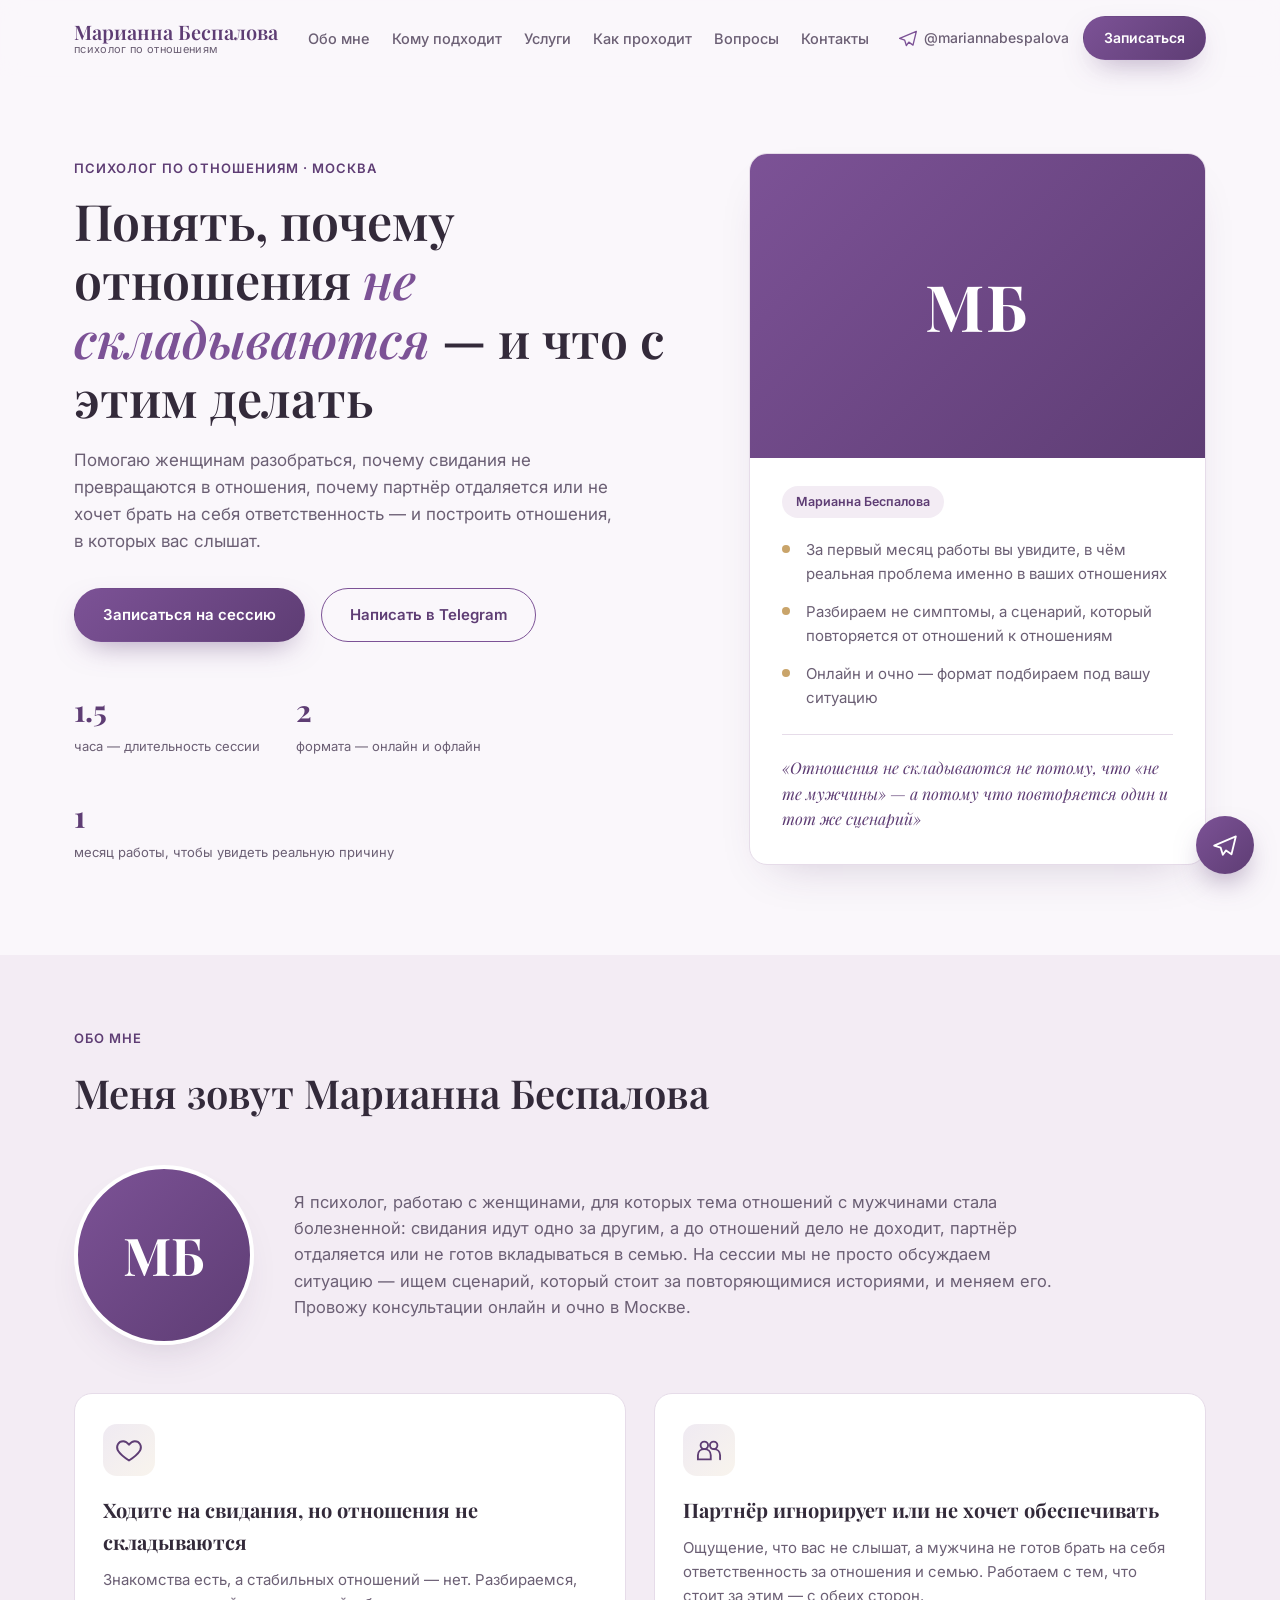
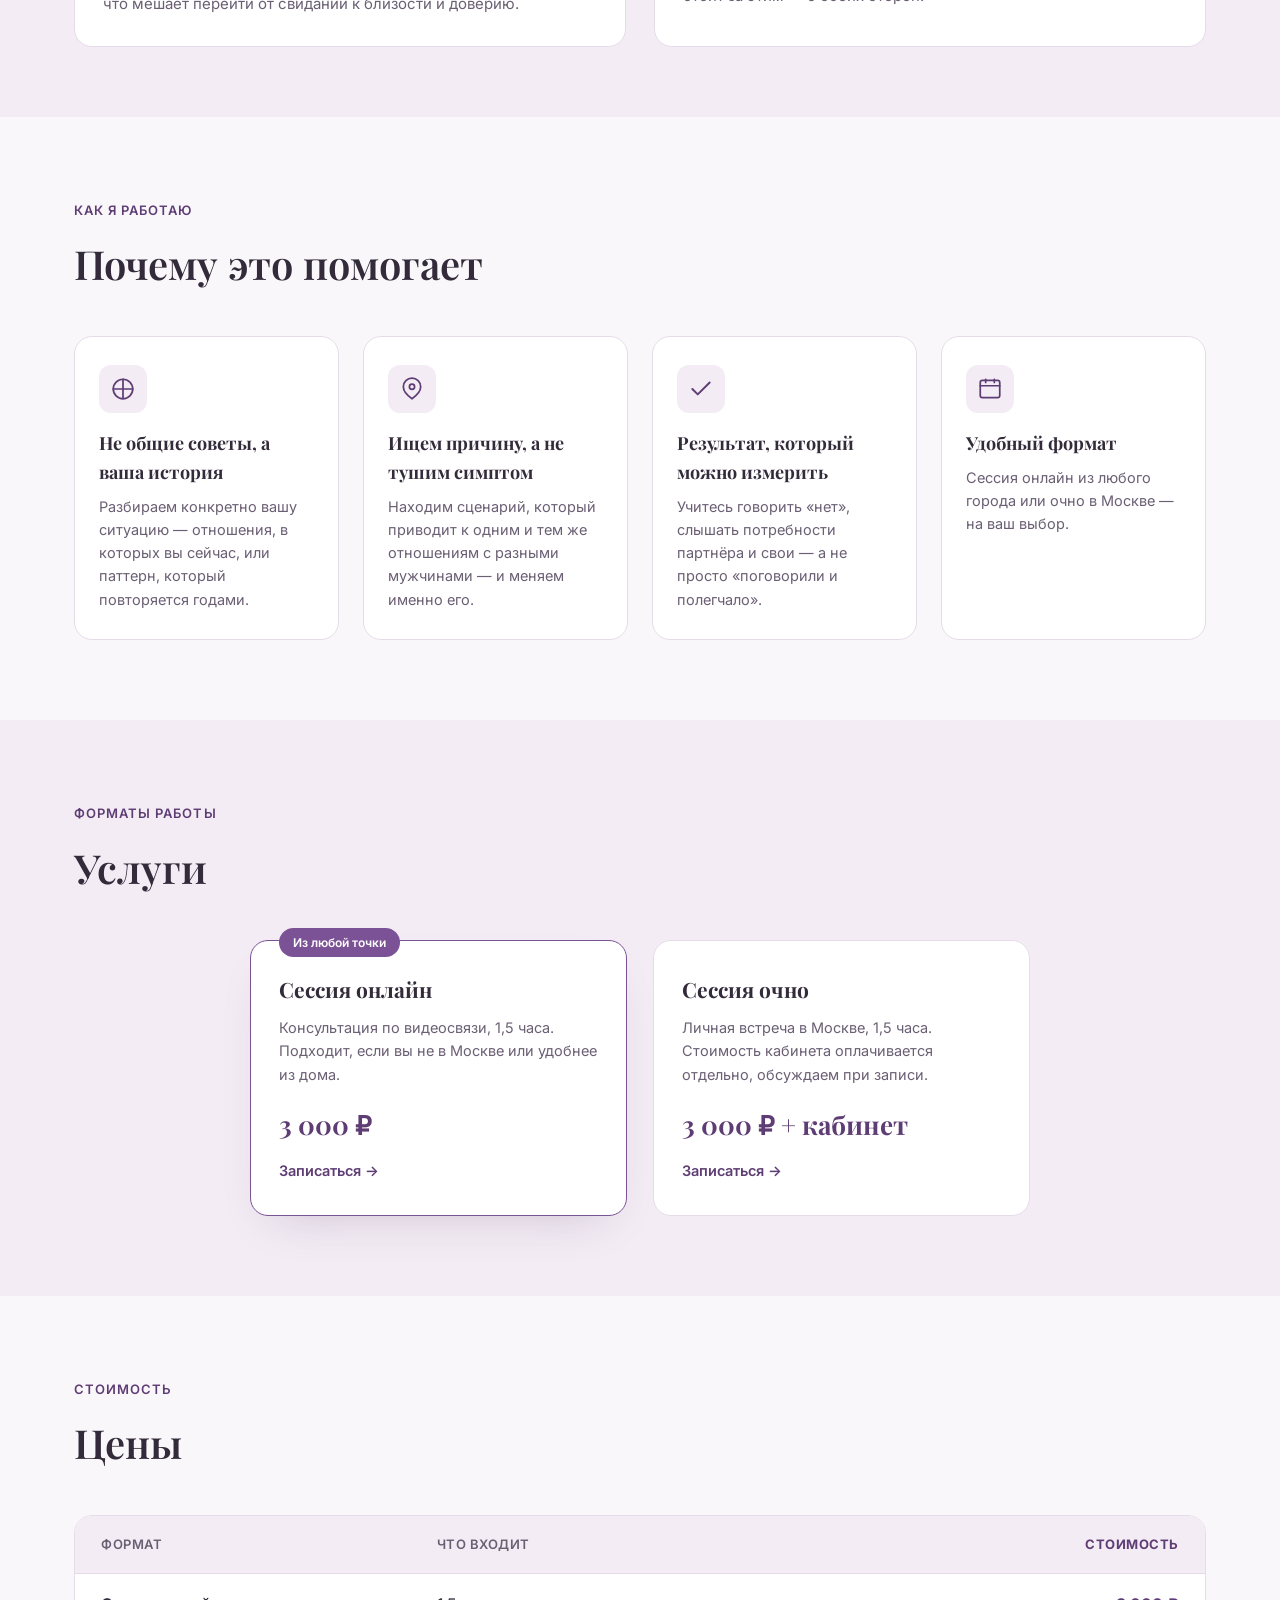
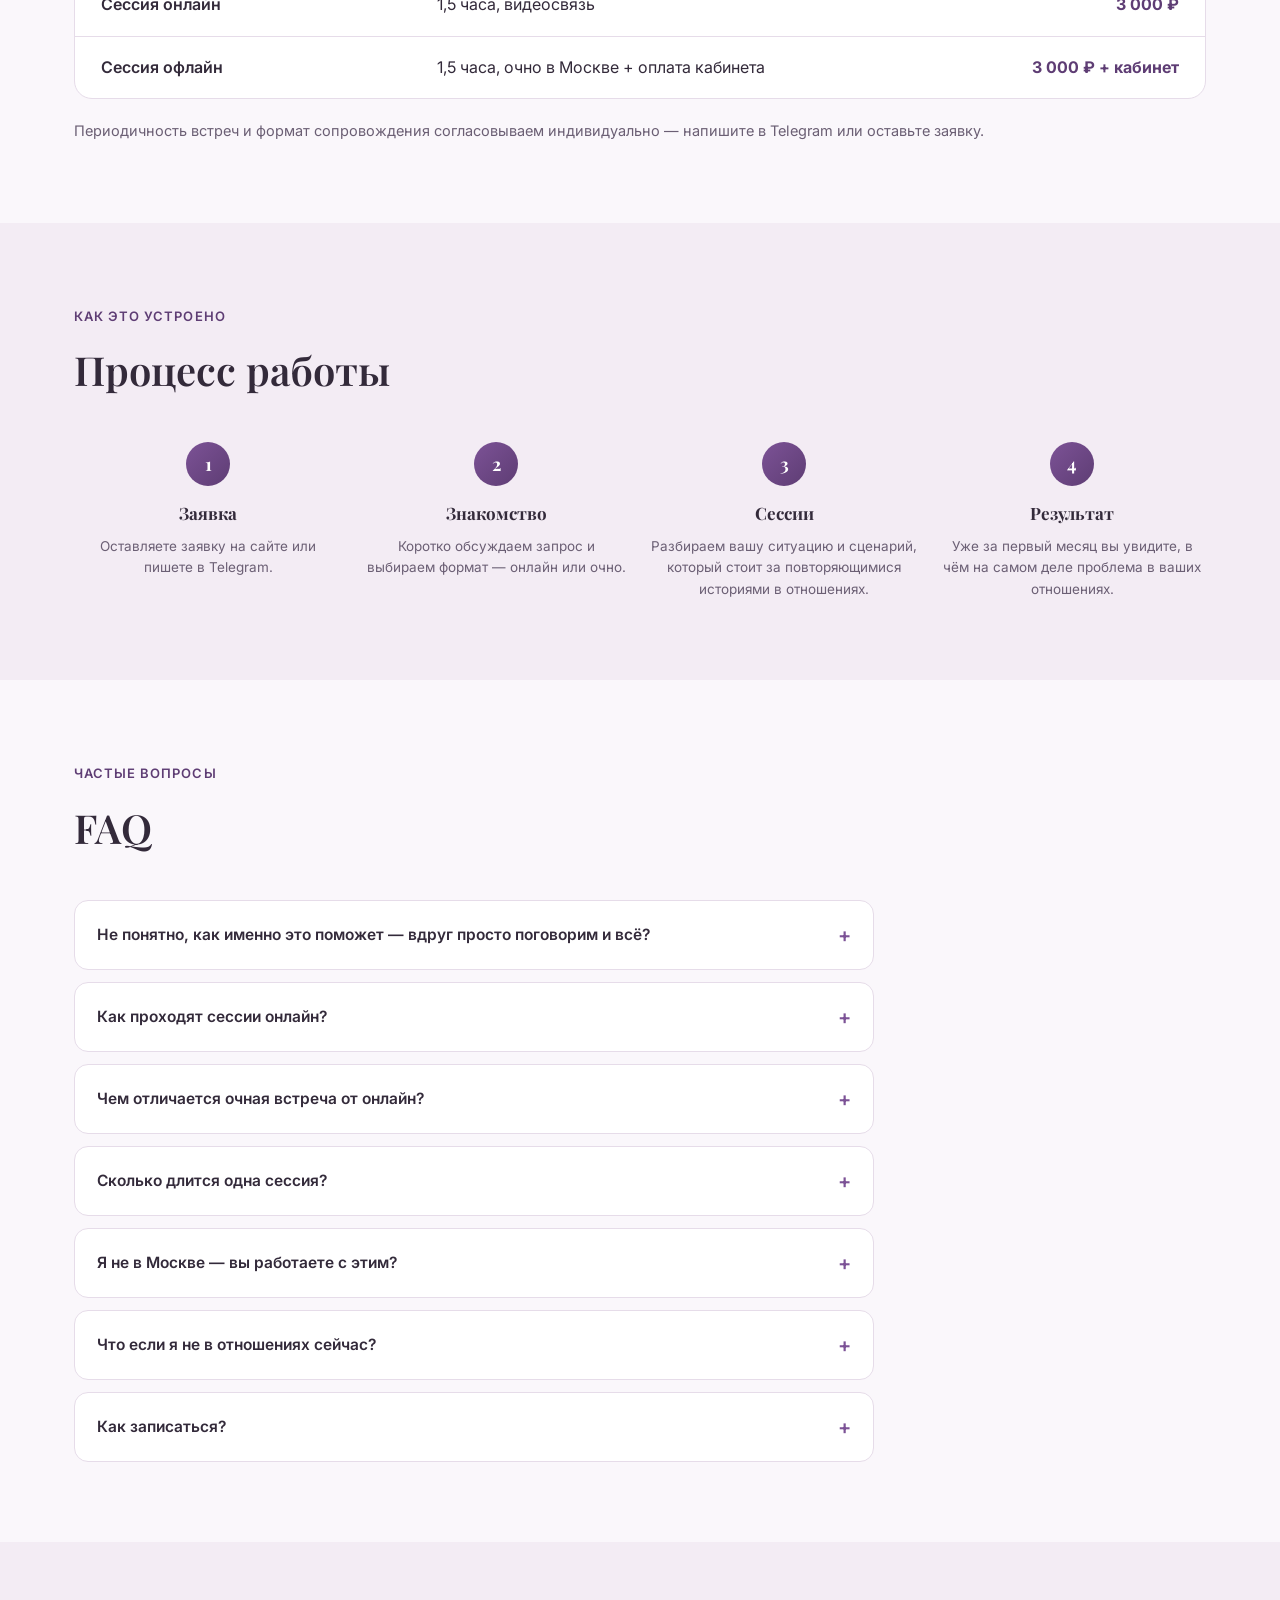
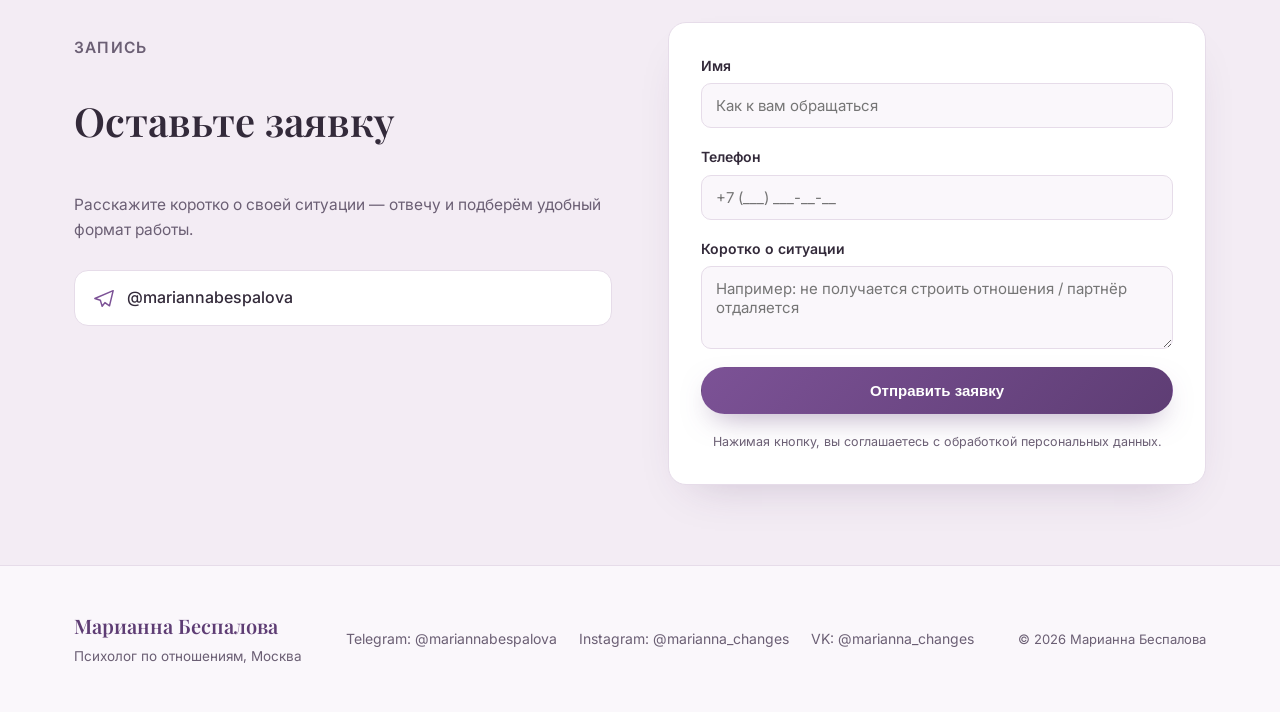
==== index.html @ 6e938fba "init: landing for Marianna Bespalova" ====
<!DOCTYPE html>
<html lang="ru">
<head>
<meta charset="UTF-8">
<meta name="viewport" content="width=device-width, initial-scale=1.0">
<title>Марианна Беспалова — психолог по отношениям | Москва</title>
<meta name="description" content="Психологические сессии по отношениям с Марианной Беспаловой. Онлайн и офлайн, Москва. Разбираемся, почему не складываются отношения с мужчинами, и что с этим делать.">
<link rel="preconnect" href="https://fonts.googleapis.com">
<link rel="preconnect" href="https://fonts.gstatic.com" crossorigin>
<link href="https://fonts.googleapis.com/css2?family=Playfair+Display:wght@500;600;700&family=Inter:wght@400;500;600;700;800&display=swap" rel="stylesheet">
<link rel="stylesheet" href="styles.css">
</head>
<body>

<header class="header" id="header">
  <div class="container header__inner">
    <a href="#top" class="logo">
      <span class="logo__main">Марианна Беспалова</span>
      <span class="logo__suffix">психолог по отношениям</span>
    </a>
    <nav class="nav" id="nav">
      <a href="#about">Обо мне</a>
      <a href="#for-whom">Кому подходит</a>
      <a href="#services">Услуги</a>
      <a href="#process">Как проходит</a>
      <a href="#faq">Вопросы</a>
      <a href="#contact">Контакты</a>
    </nav>
    <div class="header__actions">
      <a href="https://t.me/mariannabespalova" target="_blank" rel="noopener" class="header__tg">
        <svg width="20" height="20" viewBox="0 0 24 24" fill="none"><path d="M22 4L2 12.5l6 2 2 6.5 3-4 5 3.5L22 4z" stroke="currentColor" stroke-width="1.6" stroke-linejoin="round"/></svg>
        <span>@mariannabespalova</span>
      </a>
      <a href="#form" class="btn btn--primary btn--sm">Записаться</a>
    </div>
    <button class="burger" id="burger" aria-label="Меню">
      <span></span><span></span><span></span>
    </button>
  </div>
</header>

<main id="top">

  <!-- HERO -->
  <section class="hero">
    <div class="container hero__inner">
      <div class="hero__content">
        <p class="eyebrow">Психолог по отношениям · Москва</p>
        <h1>Понять, почему отношения <span>не складываются</span> — и что с этим делать</h1>
        <p class="hero__lead">Помогаю женщинам разобраться, почему свидания не превращаются в отношения, почему партнёр отдаляется или не хочет брать на себя ответственность — и построить отношения, в которых вас слышат.</p>
        <div class="hero__cta">
          <a href="#form" class="btn btn--primary">Записаться на сессию</a>
          <a href="https://t.me/mariannabespalova" target="_blank" rel="noopener" class="btn btn--ghost">Написать в Telegram</a>
        </div>
        <div class="hero__stats">
          <div class="stat">
            <span class="stat__num">1.5</span>
            <span class="stat__label">часа — длительность сессии</span>
          </div>
          <div class="stat">
            <span class="stat__num">2</span>
            <span class="stat__label">формата — онлайн и офлайн</span>
          </div>
          <div class="stat">
            <span class="stat__num">1</span>
            <span class="stat__label">месяц работы, чтобы увидеть реальную причину</span>
          </div>
        </div>
      </div>
      <div class="hero__card">
        <div class="hero__card-avatar">МБ</div>
        <div class="hero__card-body">
          <div class="hero__card-badge">Марианна Беспалова</div>
          <ul class="hero__card-list">
            <li>За первый месяц работы вы увидите, в чём реальная проблема именно в ваших отношениях</li>
            <li>Разбираем не симптомы, а сценарий, который повторяется от отношений к отношениям</li>
            <li>Онлайн и очно — формат подбираем под вашу ситуацию</li>
          </ul>
          <div class="hero__card-quote">«Отношения не складываются не потому, что «не те мужчины» — а потому что повторяется один и тот же сценарий»</div>
        </div>
      </div>
    </div>
  </section>

  <!-- ОБО МНЕ -->
  <section class="about" id="about">
    <div class="container">
      <p class="section-eyebrow">Обо мне</p>
      <h2 class="section-title">Меня зовут Марианна Беспалова</h2>
      <div class="about__intro">
        <div class="about__avatar">МБ</div>
        <p class="about__text">Я психолог, работаю с женщинами, для которых тема отношений с мужчинами стала болезненной: свидания идут одно за другим, а до отношений дело не доходит, партнёр отдаляется или не готов вкладываться в семью. На сессии мы не просто обсуждаем ситуацию — ищем сценарий, который стоит за повторяющимися историями, и меняем его. Провожу консультации онлайн и очно в Москве.</p>
      </div>

      <div class="audience" id="for-whom">
        <div class="audience__card">
          <div class="audience__icon">
            <svg width="28" height="28" viewBox="0 0 24 24" fill="none"><path d="M12 21s-7-4.35-9.5-8.5C.5 8.5 3 4.5 7 4.5c2 0 3.5 1 5 3 1.5-2 3-3 5-3 4 0 6.5 4 4.5 8-2.5 4.15-9.5 8.5-9.5 8.5z" stroke="currentColor" stroke-width="1.6" stroke-linejoin="round"/></svg>
          </div>
          <h3>Ходите на свидания, но отношения не складываются</h3>
          <p>Знакомства есть, а стабильных отношений — нет. Разбираемся, что мешает перейти от свиданий к близости и доверию.</p>
        </div>
        <div class="audience__card">
          <div class="audience__icon">
            <svg width="28" height="28" viewBox="0 0 24 24" fill="none"><circle cx="8" cy="8" r="3.2" stroke="currentColor" stroke-width="1.6"/><circle cx="16" cy="8" r="3.2" stroke="currentColor" stroke-width="1.6"/><path d="M8 11.3c-3 0-5.5 2-5.5 5.2V20h11v-3.5c0-3.2-2.5-5.2-5.5-5.2zM16 11.3c3 0 5.5 2 5.5 5.2V20" stroke="currentColor" stroke-width="1.6" stroke-linecap="round"/></svg>
          </div>
          <h3>Партнёр игнорирует или не хочет обеспечивать</h3>
          <p>Ощущение, что вас не слышат, а мужчина не готов брать на себя ответственность за отношения и семью. Работаем с тем, что стоит за этим — с обеих сторон.</p>
        </div>
      </div>
    </div>
  </section>

  <!-- ПРЕИМУЩЕСТВА -->
  <section class="principles">
    <div class="container">
      <p class="section-eyebrow">Как я работаю</p>
      <h2 class="section-title">Почему это помогает</h2>
      <div class="grid-4">
        <div class="principle">
          <div class="principle__icon">
            <svg width="26" height="26" viewBox="0 0 24 24" fill="none"><path d="M12 3v18M3 12h18" stroke="currentColor" stroke-width="1.6" stroke-linecap="round"/><circle cx="12" cy="12" r="9" stroke="currentColor" stroke-width="1.6"/></svg>
          </div>
          <h3>Не общие советы, а ваша история</h3>
          <p>Разбираем конкретно вашу ситуацию — отношения, в которых вы сейчас, или паттерн, который повторяется годами.</p>
        </div>
        <div class="principle">
          <div class="principle__icon">
            <svg width="26" height="26" viewBox="0 0 24 24" fill="none"><path d="M12 21c4.97-3.4 8-7.03 8-11a8 8 0 10-16 0c0 3.97 3.03 7.6 8 11z" stroke="currentColor" stroke-width="1.6" stroke-linejoin="round"/><circle cx="12" cy="10" r="2.4" stroke="currentColor" stroke-width="1.6"/></svg>
          </div>
          <h3>Ищем причину, а не тушим симптом</h3>
          <p>Находим сценарий, который приводит к одним и тем же отношениям с разными мужчинами — и меняем именно его.</p>
        </div>
        <div class="principle">
          <div class="principle__icon">
            <svg width="26" height="26" viewBox="0 0 24 24" fill="none"><path d="M4 12l5 5L20 6" stroke="currentColor" stroke-width="1.8" stroke-linecap="round" stroke-linejoin="round"/></svg>
          </div>
          <h3>Результат, который можно измерить</h3>
          <p>Учитесь говорить «нет», слышать потребности партнёра и свои — а не просто «поговорили и полегчало».</p>
        </div>
        <div class="principle">
          <div class="principle__icon">
            <svg width="26" height="26" viewBox="0 0 24 24" fill="none"><rect x="3" y="4" width="18" height="16" rx="2" stroke="currentColor" stroke-width="1.6"/><path d="M3 9h18M8 3v3M16 3v3" stroke="currentColor" stroke-width="1.6" stroke-linecap="round"/></svg>
          </div>
          <h3>Удобный формат</h3>
          <p>Сессия онлайн из любого города или очно в Москве — на ваш выбор.</p>
        </div>
      </div>
    </div>
  </section>

  <!-- УСЛУГИ -->
  <section class="services" id="services">
    <div class="container">
      <p class="section-eyebrow">Форматы работы</p>
      <h2 class="section-title">Услуги</h2>
      <div class="grid-3">
        <div class="service service--accent">
          <span class="service__badge">Из любой точки</span>
          <h3>Сессия онлайн</h3>
          <p>Консультация по видеосвязи, 1,5 часа. Подходит, если вы не в Москве или удобнее из дома.</p>
          <div class="service__price">3 000 ₽</div>
          <a href="#form" class="service__link">Записаться →</a>
        </div>
        <div class="service">
          <h3>Сессия очно</h3>
          <p>Личная встреча в Москве, 1,5 часа. Стоимость кабинета оплачивается отдельно, обсуждаем при записи.</p>
          <div class="service__price">3 000 ₽ + кабинет</div>
          <a href="#form" class="service__link">Записаться →</a>
        </div>
      </div>
    </div>
  </section>

  <!-- ПРАЙС -->
  <section class="price" id="price">
    <div class="container">
      <p class="section-eyebrow">Стоимость</p>
      <h2 class="section-title">Цены</h2>
      <div class="price__table">
        <div class="price__row price__row--head">
          <span>Формат</span><span>Что входит</span><span>Стоимость</span>
        </div>
        <div class="price__row">
          <span>Сессия онлайн</span><span>1,5 часа, видеосвязь</span><span>3 000 ₽</span>
        </div>
        <div class="price__row">
          <span>Сессия офлайн</span><span>1,5 часа, очно в Москве + оплата кабинета</span><span>3 000 ₽ + кабинет</span>
        </div>
      </div>
      <p class="price__note">Периодичность встреч и формат сопровождения согласовываем индивидуально — напишите в Telegram или оставьте заявку.</p>
    </div>
  </section>

  <!-- ПРОЦЕСС -->
  <section class="process" id="process">
    <div class="container">
      <p class="section-eyebrow">Как это устроено</p>
      <h2 class="section-title">Процесс работы</h2>
      <div class="steps">
        <div class="step">
          <div class="step__num">1</div>
          <h3>Заявка</h3>
          <p>Оставляете заявку на сайте или пишете в Telegram.</p>
        </div>
        <div class="step">
          <div class="step__num">2</div>
          <h3>Знакомство</h3>
          <p>Коротко обсуждаем запрос и выбираем формат — онлайн или очно.</p>
        </div>
        <div class="step">
          <div class="step__num">3</div>
          <h3>Сессии</h3>
          <p>Разбираем вашу ситуацию и сценарий, который стоит за повторяющимися историями в отношениях.</p>
        </div>
        <div class="step">
          <div class="step__num">4</div>
          <h3>Результат</h3>
          <p>Уже за первый месяц вы увидите, в чём на самом деле проблема в ваших отношениях.</p>
        </div>
      </div>
    </div>
  </section>

  <!-- FAQ -->
  <section class="faq" id="faq">
    <div class="container">
      <p class="section-eyebrow">Частые вопросы</p>
      <h2 class="section-title">FAQ</h2>
      <div class="faq__list">
        <details class="faq__item">
          <summary>Не понятно, как именно это поможет — вдруг просто поговорим и всё?</summary>
          <p>На сессии мы не «просто разговариваем» — ищем конкретный сценарий, который повторяется в ваших отношениях, и работаем с ним. Уже за первый месяц работы вы увидите, в чём реальная проблема в ваших отношениях, а не только в текущем партнёре.</p>
        </details>
        <details class="faq__item">
          <summary>Как проходят сессии онлайн?</summary>
          <p>По видеосвязи, в удобное для вас время. Работать можно из любого города — не только из Москвы.</p>
        </details>
        <details class="faq__item">
          <summary>Чем отличается очная встреча от онлайн?</summary>
          <p>По содержанию — ничем, формат тот же. Очная сессия проходит в кабинете в Москве, его аренда оплачивается отдельно от стоимости сессии.</p>
        </details>
        <details class="faq__item">
          <summary>Сколько длится одна сессия?</summary>
          <p>1,5 часа — и в онлайн-, и в офлайн-формате.</p>
        </details>
        <details class="faq__item">
          <summary>Я не в Москве — вы работаете с этим?</summary>
          <p>Да, онлайн-формат подходит для любого города России — нужен только стабильный интернет для видеосвязи.</p>
        </details>
        <details class="faq__item">
          <summary>Что если я не в отношениях сейчас?</summary>
          <p>Это частый запрос: разобраться, почему свидания не переходят в отношения, и что в этом сценарии стоит изменить — ещё до следующих отношений.</p>
        </details>
        <details class="faq__item">
          <summary>Как записаться?</summary>
          <p>Оставьте заявку в форме ниже или напишите напрямую в Telegram — @mariannabespalova.</p>
        </details>
      </div>
    </div>
  </section>

  <!-- ФОРМА -->
  <section class="form-section" id="form">
    <div class="container form-section__inner">
      <div class="form-section__text">
        <p class="section-eyebrow">Запись</p>
        <h2 class="section-title">Оставьте заявку</h2>
        <p>Расскажите коротко о своей ситуации — отвечу и подберём удобный формат работы.</p>
        <div class="form-section__contacts">
          <a href="https://t.me/mariannabespalova" target="_blank" rel="noopener" class="contact-card">
            <svg width="22" height="22" viewBox="0 0 24 24" fill="none"><path d="M22 4L2 12.5l6 2 2 6.5 3-4 5 3.5L22 4z" stroke="currentColor" stroke-width="1.6" stroke-linejoin="round"/></svg>
            <span>@mariannabespalova</span>
          </a>
        </div>
      </div>
      <form class="form" id="leadForm">
        <input type="text" name="_gotcha" style="display:none" tabindex="-1" autocomplete="off">
        <label>
          <span>Имя</span>
          <input type="text" name="name" placeholder="Как к вам обращаться" required>
        </label>
        <label>
          <span>Телефон</span>
          <input type="tel" name="phone" placeholder="+7 (___) ___-__-__" required>
        </label>
        <label>
          <span>Коротко о ситуации</span>
          <textarea name="comment" rows="3" placeholder="Например: не получается строить отношения / партнёр отдаляется"></textarea>
        </label>
        <button type="submit" class="btn btn--primary btn--block">Отправить заявку</button>
        <p class="form__hint">Нажимая кнопку, вы соглашаетесь с обработкой персональных данных.</p>
      </form>
    </div>
  </section>

</main>

<footer class="footer" id="contact">
  <div class="container footer__inner">
    <div class="footer__brand">
      <span class="logo__main">Марианна Беспалова</span>
      <p>Психолог по отношениям, Москва</p>
    </div>
    <div class="footer__links">
      <a href="https://t.me/mariannabespalova" target="_blank" rel="noopener">Telegram: @mariannabespalova</a>
      <a href="https://instagram.com/marianna_changes" target="_blank" rel="noopener">Instagram: @marianna_changes</a>
      <a href="https://vk.com/marianna_changes" target="_blank" rel="noopener">VK: @marianna_changes</a>
    </div>
    <div class="footer__copy">
      <span>© <span id="year"></span> Марианна Беспалова</span>
    </div>
  </div>
</footer>

<a href="https://t.me/mariannabespalova" target="_blank" rel="noopener" class="fab" aria-label="Написать в Telegram">
  <svg width="26" height="26" viewBox="0 0 24 24" fill="none"><path d="M22 4L2 12.5l6 2 2 6.5 3-4 5 3.5L22 4z" stroke="currentColor" stroke-width="1.7" stroke-linejoin="round"/></svg>
</a>

<script src="script.js"></script>
</body>
</html>
---- styles.css ----
:root {
  --bg: #faf7fb;
  --bg-alt: #f3ecf4;
  --surface: #ffffff;
  --ink: #332a3a;
  --ink-soft: #6b5f74;
  --accent: #7c5296;
  --accent-dark: #5e3d74;
  --gold: #c9a46a;
  --border: #e6dce9;
  --shadow: 0 20px 45px -25px rgba(70, 40, 90, 0.25);
  --radius: 18px;
  --font-head: 'Playfair Display', serif;
  --font-body: 'Inter', sans-serif;
}

* { box-sizing: border-box; margin: 0; padding: 0; }
html { scroll-behavior: smooth; }
body {
  font-family: var(--font-body);
  background: var(--bg);
  color: var(--ink);
  line-height: 1.6;
  -webkit-font-smoothing: antialiased;
}
img { max-width: 100%; display: block; }
a { color: inherit; text-decoration: none; }
ul { list-style: none; }

.container { max-width: 1180px; margin: 0 auto; padding: 0 24px; }

.section-eyebrow, .eyebrow {
  display: inline-block;
  font-size: 13px;
  font-weight: 600;
  letter-spacing: 0.08em;
  text-transform: uppercase;
  color: var(--accent-dark);
  margin-bottom: 12px;
}
.section-title {
  font-family: var(--font-head);
  font-size: clamp(28px, 3.4vw, 40px);
  font-weight: 600;
  margin-bottom: 40px;
  color: var(--ink);
}

.btn {
  display: inline-flex;
  align-items: center;
  justify-content: center;
  gap: 8px;
  padding: 14px 28px;
  border-radius: 999px;
  font-weight: 600;
  font-size: 15px;
  border: 1.5px solid transparent;
  cursor: pointer;
  transition: transform 0.2s ease, box-shadow 0.2s ease, background 0.2s ease;
  white-space: nowrap;
}
.btn--primary {
  background: linear-gradient(135deg, var(--accent), var(--accent-dark));
  color: #fff;
  box-shadow: 0 12px 30px -12px rgba(94, 61, 116, 0.55);
}
.btn--primary:hover { transform: translateY(-2px); box-shadow: 0 16px 36px -12px rgba(94, 61, 116, 0.6); }
.btn--ghost {
  background: transparent;
  border-color: var(--accent);
  color: var(--accent-dark);
}
.btn--ghost:hover { background: rgba(124, 82, 150, 0.08); }
.btn--sm { padding: 10px 20px; font-size: 14px; }
.btn--block { width: 100%; }

/* HEADER */
.header {
  position: sticky;
  top: 0;
  z-index: 100;
  background: rgba(250, 247, 251, 0.9);
  backdrop-filter: blur(10px);
  border-bottom: 1px solid transparent;
  transition: border-color 0.2s ease, box-shadow 0.2s ease;
}
.header.scrolled { border-color: var(--border); box-shadow: 0 8px 24px -20px rgba(70,40,90,0.3); }
.header__inner {
  display: flex;
  align-items: center;
  justify-content: space-between;
  gap: 24px;
  min-width: 0;
  padding: 16px 24px;
}
.logo { display: flex; flex-direction: column; align-items: flex-start; line-height: 1.1; flex-shrink: 0; }
.logo__main { font-family: var(--font-head); font-weight: 600; font-size: 20px; color: var(--accent-dark); }
.logo__suffix { font-size: 11px; color: var(--ink-soft); letter-spacing: 0.03em; }

.nav { display: flex; gap: 22px; flex-wrap: wrap; }
.nav a { font-size: 14.5px; font-weight: 500; color: var(--ink-soft); white-space: nowrap; transition: color 0.2s ease; }
.nav a:hover { color: var(--accent-dark); }

.header__actions { display: flex; align-items: center; gap: 14px; flex-shrink: 0; }
.header__tg { display: flex; align-items: center; gap: 6px; font-size: 14px; font-weight: 500; color: var(--ink-soft); }
.header__tg svg { color: var(--accent); }
.header__tg:hover { color: var(--accent-dark); }

.burger { display: none; flex-direction: column; justify-content: center; gap: 5px; width: 36px; height: 36px; background: none; border: none; cursor: pointer; }
.burger span { display: block; height: 2px; width: 100%; background: var(--ink); border-radius: 2px; transition: 0.25s ease; }
.burger.is-open span:nth-child(1) { transform: translateY(7px) rotate(45deg); }
.burger.is-open span:nth-child(2) { opacity: 0; }
.burger.is-open span:nth-child(3) { transform: translateY(-7px) rotate(-45deg); }

/* HERO */
.hero { padding: 76px 0 90px; overflow: hidden; }
.hero__inner {
  display: grid;
  grid-template-columns: 1.15fr 0.85fr;
  gap: 56px;
  align-items: center;
}
.hero h1 {
  font-family: var(--font-head);
  font-size: clamp(32px, 4.3vw, 50px);
  font-weight: 600;
  line-height: 1.18;
  margin-bottom: 20px;
  color: var(--ink);
}
.hero h1 span { color: var(--accent); font-style: italic; }
.hero__lead { font-size: 17px; color: var(--ink-soft); max-width: 540px; margin-bottom: 32px; }
.hero__cta { display: flex; gap: 16px; flex-wrap: wrap; margin-bottom: 44px; }

.hero__stats { display: flex; gap: 36px; flex-wrap: wrap; }
.stat { display: flex; flex-direction: column; }
.stat__num, .stat__suffix { font-family: var(--font-head); font-size: 30px; font-weight: 700; color: var(--accent-dark); display: inline; }
.stat__label { font-size: 13px; color: var(--ink-soft); margin-top: 2px; }

.hero__card {
  background: var(--surface);
  border-radius: var(--radius);
  box-shadow: var(--shadow);
  border: 1px solid var(--border);
  position: relative;
  overflow: hidden;
}
.hero__card-avatar {
  width: 100%;
  aspect-ratio: 3 / 2;
  display: flex;
  align-items: center;
  justify-content: center;
  background: linear-gradient(135deg, var(--accent), var(--accent-dark));
  color: #fff;
  font-family: var(--font-head);
  font-weight: 700;
  font-size: 64px;
  letter-spacing: 0.04em;
}
.hero__card-body { padding: 28px 32px 32px; }
.hero__card-badge {
  display: inline-block;
  background: var(--bg-alt);
  color: var(--accent-dark);
  font-size: 12.5px;
  font-weight: 600;
  padding: 6px 14px;
  border-radius: 999px;
  margin-bottom: 20px;
}
.hero__card-list { display: flex; flex-direction: column; gap: 14px; margin-bottom: 24px; }
.hero__card-list li {
  position: relative;
  padding-left: 24px;
  font-size: 15px;
  color: var(--ink-soft);
}
.hero__card-list li::before {
  content: "";
  position: absolute;
  left: 0; top: 7px;
  width: 8px; height: 8px;
  border-radius: 50%;
  background: var(--gold);
}
.hero__card-quote {
  font-family: var(--font-head);
  font-style: italic;
  font-size: 16px;
  color: var(--accent-dark);
  border-top: 1px solid var(--border);
  padding-top: 20px;
}

/* ABOUT */
.about { padding: 70px 0; background: var(--bg-alt); }
.about__intro { display: flex; gap: 40px; align-items: center; margin-bottom: 48px; }
.about__avatar {
  width: 180px;
  height: 180px;
  border-radius: 50%;
  flex-shrink: 0;
  display: flex;
  align-items: center;
  justify-content: center;
  background: linear-gradient(135deg, var(--accent), var(--accent-dark));
  color: #fff;
  font-family: var(--font-head);
  font-weight: 700;
  font-size: 52px;
  box-shadow: var(--shadow);
  border: 4px solid var(--surface);
}
.about__text { font-size: 16.5px; color: var(--ink-soft); max-width: 760px; margin-bottom: 0; }
.audience { display: grid; grid-template-columns: 1fr 1fr; gap: 28px; }
.audience__card {
  background: var(--surface);
  border-radius: var(--radius);
  padding: 30px 28px;
  border: 1px solid var(--border);
}
.audience__icon {
  width: 52px; height: 52px;
  border-radius: 14px;
  background: linear-gradient(135deg, rgba(124,82,150,0.12), rgba(201,164,106,0.12));
  color: var(--accent-dark);
  display: flex; align-items: center; justify-content: center;
  margin-bottom: 18px;
}
.audience__card h3 { font-family: var(--font-head); font-size: 20px; margin-bottom: 10px; }
.audience__card p { font-size: 15px; color: var(--ink-soft); }

/* PRINCIPLES */
.principles { padding: 80px 0; }
.grid-4 { display: grid; grid-template-columns: repeat(4, 1fr); gap: 24px; }
.principle {
  background: var(--surface);
  border: 1px solid var(--border);
  border-radius: var(--radius);
  padding: 28px 24px;
}
.principle__icon {
  width: 48px; height: 48px;
  border-radius: 12px;
  background: var(--bg-alt);
  color: var(--accent-dark);
  display: flex; align-items: center; justify-content: center;
  margin-bottom: 16px;
}
.principle h3 { font-family: var(--font-head); font-size: 18px; margin-bottom: 8px; }
.principle p { font-size: 14.5px; color: var(--ink-soft); }

/* SERVICES */
.services { padding: 80px 0; background: var(--bg-alt); }
.grid-3 { display: grid; grid-template-columns: repeat(2, 1fr); gap: 26px; max-width: 780px; margin: 0 auto; }
.service {
  background: var(--surface);
  border: 1px solid var(--border);
  border-radius: var(--radius);
  padding: 32px 28px;
  position: relative;
  display: flex;
  flex-direction: column;
}
.service--accent { border-color: var(--accent); box-shadow: var(--shadow); transform: translateY(-6px); }
.service__badge {
  position: absolute;
  top: -13px; left: 28px;
  background: var(--accent);
  color: #fff;
  font-size: 12px;
  font-weight: 600;
  padding: 5px 14px;
  border-radius: 999px;
}
.service h3 { font-family: var(--font-head); font-size: 21px; margin-bottom: 10px; }
.service p { font-size: 14.5px; color: var(--ink-soft); flex-grow: 1; margin-bottom: 18px; }
.service__price { font-family: var(--font-head); font-size: 26px; font-weight: 700; color: var(--accent-dark); margin-bottom: 14px; }
.service__link { font-size: 14.5px; font-weight: 600; color: var(--accent-dark); }
.service__link:hover { text-decoration: underline; }

/* PRICE */
.price { padding: 80px 0; }
.price__table { border: 1px solid var(--border); border-radius: var(--radius); overflow: hidden; background: var(--surface); }
.price__row {
  display: grid;
  grid-template-columns: 1.1fr 1.6fr 0.9fr;
  gap: 16px;
  padding: 18px 26px;
  border-bottom: 1px solid var(--border);
  align-items: center;
}
.price__row:last-child { border-bottom: none; }
.price__row--head {
  background: var(--bg-alt);
  font-size: 13px;
  font-weight: 600;
  text-transform: uppercase;
  letter-spacing: 0.04em;
  color: var(--ink-soft);
}
.price__row span:first-child { font-weight: 600; }
.price__row span:last-child { font-weight: 700; color: var(--accent-dark); text-align: right; }
.price__note { margin-top: 20px; font-size: 14.5px; color: var(--ink-soft); }

/* PROCESS */
.process { padding: 80px 0; background: var(--bg-alt); }
.steps { display: grid; grid-template-columns: repeat(4, 1fr); gap: 20px; }
.step { text-align: center; }
.step__num {
  width: 44px; height: 44px;
  border-radius: 50%;
  background: linear-gradient(135deg, var(--accent), var(--accent-dark));
  color: #fff;
  font-family: var(--font-head);
  font-weight: 700;
  font-size: 18px;
  display: flex; align-items: center; justify-content: center;
  margin: 0 auto 14px;
}
.step h3 { font-family: var(--font-head); font-size: 17px; margin-bottom: 8px; }
.step p { font-size: 13.5px; color: var(--ink-soft); }

/* FAQ */
.faq { padding: 80px 0; }
.faq__list { max-width: 800px; display: flex; flex-direction: column; gap: 12px; }
.faq__item {
  background: var(--surface);
  border: 1px solid var(--border);
  border-radius: 14px;
  padding: 18px 22px;
}
.faq__item summary {
  cursor: pointer;
  font-weight: 600;
  font-size: 15.5px;
  list-style: none;
  display: flex;
  justify-content: space-between;
  align-items: center;
  gap: 16px;
}
.faq__item summary::-webkit-details-marker { display: none; }
.faq__item summary::after { content: "+"; font-size: 20px; color: var(--accent); margin-left: 12px; flex-shrink: 0; }
.faq__item[open] summary::after { content: "−"; }
.faq__item p { margin-top: 12px; font-size: 14.5px; color: var(--ink-soft); }

/* FORM */
.form-section { padding: 80px 0; background: var(--bg-alt); }
.form-section__inner { display: grid; grid-template-columns: 1fr 1fr; gap: 56px; align-items: start; }
.form-section__text p { font-size: 15.5px; color: var(--ink-soft); margin: 14px 0 28px; }
.form-section__contacts { display: flex; flex-direction: column; gap: 12px; }
.contact-card {
  display: flex; align-items: center; gap: 12px;
  background: var(--surface);
  border: 1px solid var(--border);
  border-radius: 14px;
  padding: 14px 18px;
  font-weight: 500;
  transition: border-color 0.2s ease;
}
.contact-card svg { color: var(--accent); flex-shrink: 0; }
.contact-card:hover { border-color: var(--accent); }

.form {
  background: var(--surface);
  border: 1px solid var(--border);
  border-radius: var(--radius);
  padding: 32px;
  box-shadow: var(--shadow);
  display: flex;
  flex-direction: column;
  gap: 18px;
}
.form label { display: flex; flex-direction: column; gap: 6px; font-size: 14px; font-weight: 600; color: var(--ink); }
.form input, .form textarea {
  font-family: var(--font-body);
  border: 1.5px solid var(--border);
  border-radius: 10px;
  padding: 12px 14px;
  font-size: 15px;
  color: var(--ink);
  background: var(--bg);
  resize: vertical;
}
.form input:focus, .form textarea:focus { outline: none; border-color: var(--accent); }
.form__hint { font-size: 12.5px; color: var(--ink-soft); text-align: center; }

/* FOOTER */
.footer { padding: 44px 0; border-top: 1px solid var(--border); }
.footer__inner {
  display: flex;
  justify-content: space-between;
  align-items: center;
  flex-wrap: wrap;
  gap: 20px;
}
.footer__brand p { font-size: 13.5px; color: var(--ink-soft); margin-top: 4px; }
.footer__links { display: flex; gap: 22px; flex-wrap: wrap; }
.footer__links a { font-size: 14px; color: var(--ink-soft); }
.footer__links a:hover { color: var(--accent-dark); }
.footer__copy { font-size: 13px; color: var(--ink-soft); }

/* FAB */
.fab {
  position: fixed;
  bottom: 26px; right: 26px;
  width: 58px; height: 58px;
  border-radius: 50%;
  background: linear-gradient(135deg, var(--accent), var(--accent-dark));
  color: #fff;
  display: flex; align-items: center; justify-content: center;
  box-shadow: 0 14px 30px -10px rgba(94, 61, 116, 0.6);
  z-index: 90;
  transition: transform 0.2s ease;
}
.fab:hover { transform: scale(1.08); }

/* REVEAL */
.reveal { opacity: 0; transform: translateY(18px); transition: opacity 0.6s ease, transform 0.6s ease; }
.reveal.is-visible { opacity: 1; transform: translateY(0); }

/* BREAKPOINTS */
@media (max-width: 1180px) {
  .nav { gap: 16px; }
  .nav a { font-size: 14px; }
}
@media (max-width: 1100px) {
  .nav { display: none; }
  .burger { display: flex; }
  .nav.is-open {
    display: flex;
    flex-direction: column;
    position: absolute;
    top: 100%; left: 0; right: 0;
    background: var(--surface);
    padding: 20px 24px;
    border-bottom: 1px solid var(--border);
    gap: 16px;
  }
}
@media (max-width: 900px) {
  .hero__inner { grid-template-columns: 1fr; }
  .hero__card { order: -1; }
  .grid-4 { grid-template-columns: repeat(2, 1fr); }
  .grid-3 { grid-template-columns: 1fr; max-width: 420px; }
  .service--accent { transform: none; }
  .audience { grid-template-columns: 1fr; }
  .steps { grid-template-columns: repeat(2, 1fr); }
  .about__intro { flex-direction: column; text-align: center; }
  .form-section__inner { grid-template-columns: 1fr; }
  .price__row { grid-template-columns: 1fr; gap: 4px; }
  .price__row span:last-child { text-align: left; }
  .price__row--head { display: none; }
}
@media (max-width: 560px) {
  .header__tg span { display: none; }
  .hero__stats { gap: 24px; }
}
@media (max-width: 380px) {
  .logo__suffix { display: none; }
}

/* ===== DOC PAGES (материалы/скрипты/презентация/аутрич) ===== */
.tag { display: inline-block; padding: 6px 14px; border: 1px solid var(--border); border-radius: 999px; font-size: 12.5px; font-weight: 700; color: var(--accent-dark); background: var(--surface); }
.doc-header { position: sticky; top: 0; z-index: 100; background: rgba(250,247,251,0.92); backdrop-filter: blur(10px); border-bottom: 1px solid var(--border); }
.doc-bar { display: flex; align-items: center; justify-content: space-between; height: 76px; }
.doc-bar__actions { display: flex; align-items: center; gap: 14px; }
.doc-hero { padding: 56px 0 36px; }
.doc-hero .tag { margin-bottom: 16px; }
.doc-hero h1 { font-family: var(--font-head); font-size: 32px; margin-bottom: 14px; color: var(--ink); }
.doc-hero p { color: var(--ink-soft); font-size: 16px; max-width: 640px; }
.doc-section { padding: 0 0 70px; }
.doc-section h2 { font-family: var(--font-head); font-size: 21px; margin: 0 0 18px; color: var(--accent-dark); }
.doc-section h2:not(:first-child) { margin-top: 40px; }
.script-block { background: var(--surface); border: 1px solid var(--border); border-radius: var(--radius); padding: 22px 26px; margin-bottom: 14px; }
.script-block h3 { font-family: var(--font-head); font-size: 16px; margin-bottom: 10px; color: var(--accent-dark); }
.script-block p { color: var(--ink); font-size: 14.5px; margin-bottom: 10px; }
.script-block p:last-child { margin-bottom: 0; }
.script-block .who { color: var(--ink-soft); font-weight: 600; }
.material-grid { display: grid; grid-template-columns: repeat(3, 1fr); gap: 24px; margin-top: 8px; }
.material-card { background: var(--surface); border: 1px solid var(--border); border-radius: var(--radius); padding: 28px; display: flex; flex-direction: column; gap: 12px; }
.material-card__icon { margin-bottom: 4px; color: var(--accent); }
.material-card h3 { font-family: var(--font-head); font-size: 18px; }
.material-card p { color: var(--ink-soft); font-size: 14px; flex-grow: 1; }
.usp-grid { display: grid; grid-template-columns: repeat(3, 1fr); gap: 22px; margin-bottom: 8px; }
.usp { background: var(--surface); border: 1px solid var(--border); border-radius: var(--radius); padding: 24px; }
.usp__num { display: block; font-family: var(--font-head); font-size: 30px; font-weight: 700; color: var(--accent-dark); margin-bottom: 8px; }
.usp p { color: var(--ink-soft); font-size: 14px; }
.grid { display: grid; gap: 22px; }
.grid--3 { grid-template-columns: repeat(3, 1fr); }
.grid .doc-service { border: 1px solid var(--border); border-radius: var(--radius); padding: 24px; background: var(--surface); }
.grid .doc-service h4 { font-family: var(--font-head); font-size: 15.5px; margin: 8px 0 8px; color: var(--ink); }
.grid .doc-service p { color: var(--ink-soft); font-size: 13.5px; }
.grid .doc-service__tag { display: inline-block; font-size: 12.5px; font-weight: 700; color: var(--accent-dark); text-transform: uppercase; letter-spacing: 0.03em; }
.doc-price-table { border: 1px solid var(--border); border-radius: var(--radius); overflow: hidden; background: var(--surface); margin-bottom: 16px; }
.doc-price-row { display: grid; grid-template-columns: 1.1fr 1.6fr 0.8fr; gap: 16px; padding: 16px 22px; border-bottom: 1px solid var(--border); font-size: 14.5px; align-items: center; }
.doc-price-row:last-child { border-bottom: none; }
.doc-price-row--head { background: var(--accent-dark); color: #fff; font-weight: 700; font-size: 13px; text-transform: uppercase; letter-spacing: 0.03em; }
.doc-price-row span:first-child { font-weight: 700; color: var(--ink); }
.doc-price-row--head span:first-child { color: #fff; }
.doc-price-row span:last-child { font-weight: 700; color: var(--accent-dark); text-align: right; }
.footer__bottom { padding: 30px 0; text-align: center; font-size: 13px; color: var(--ink-soft); }

@media (max-width: 900px) {
  .material-grid, .usp-grid, .grid--3 { grid-template-columns: 1fr; }
  .doc-price-row { grid-template-columns: 1fr; gap: 4px; }
  .doc-price-row span:last-child { text-align: left; }
}
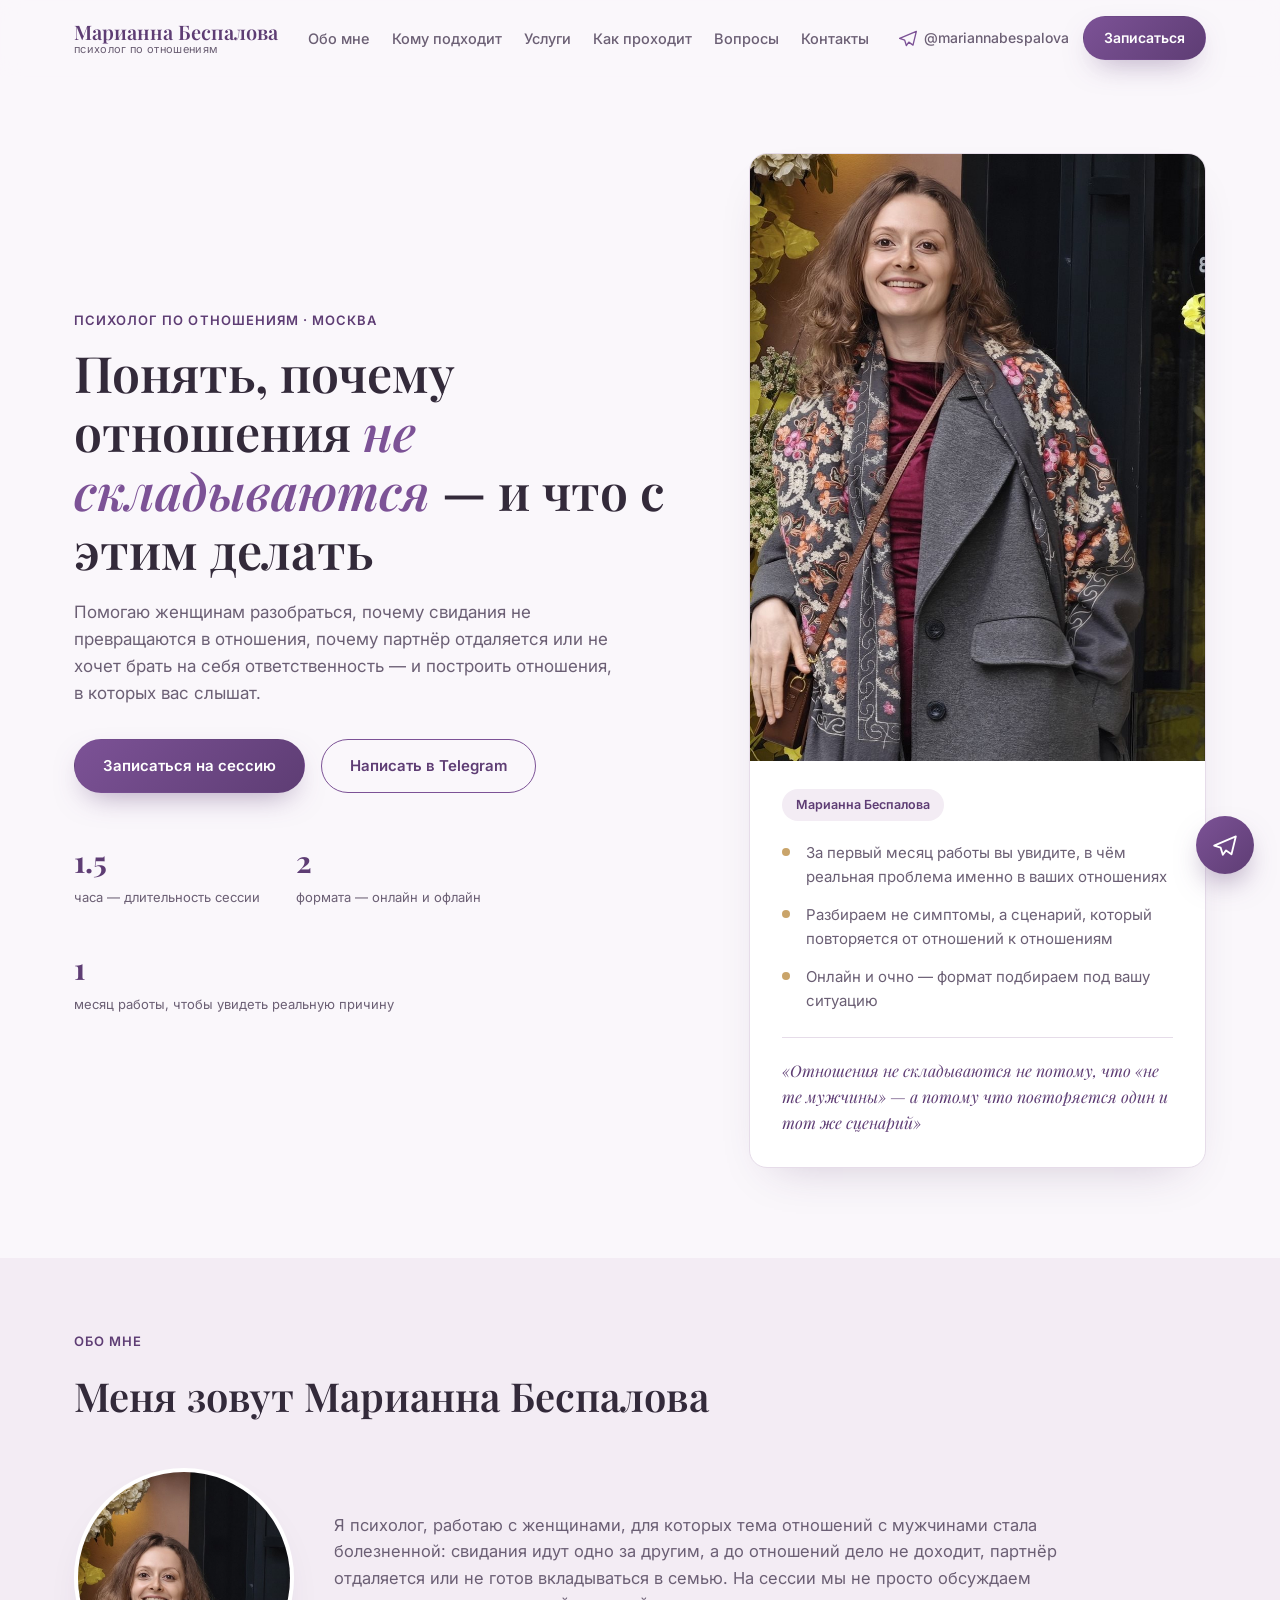
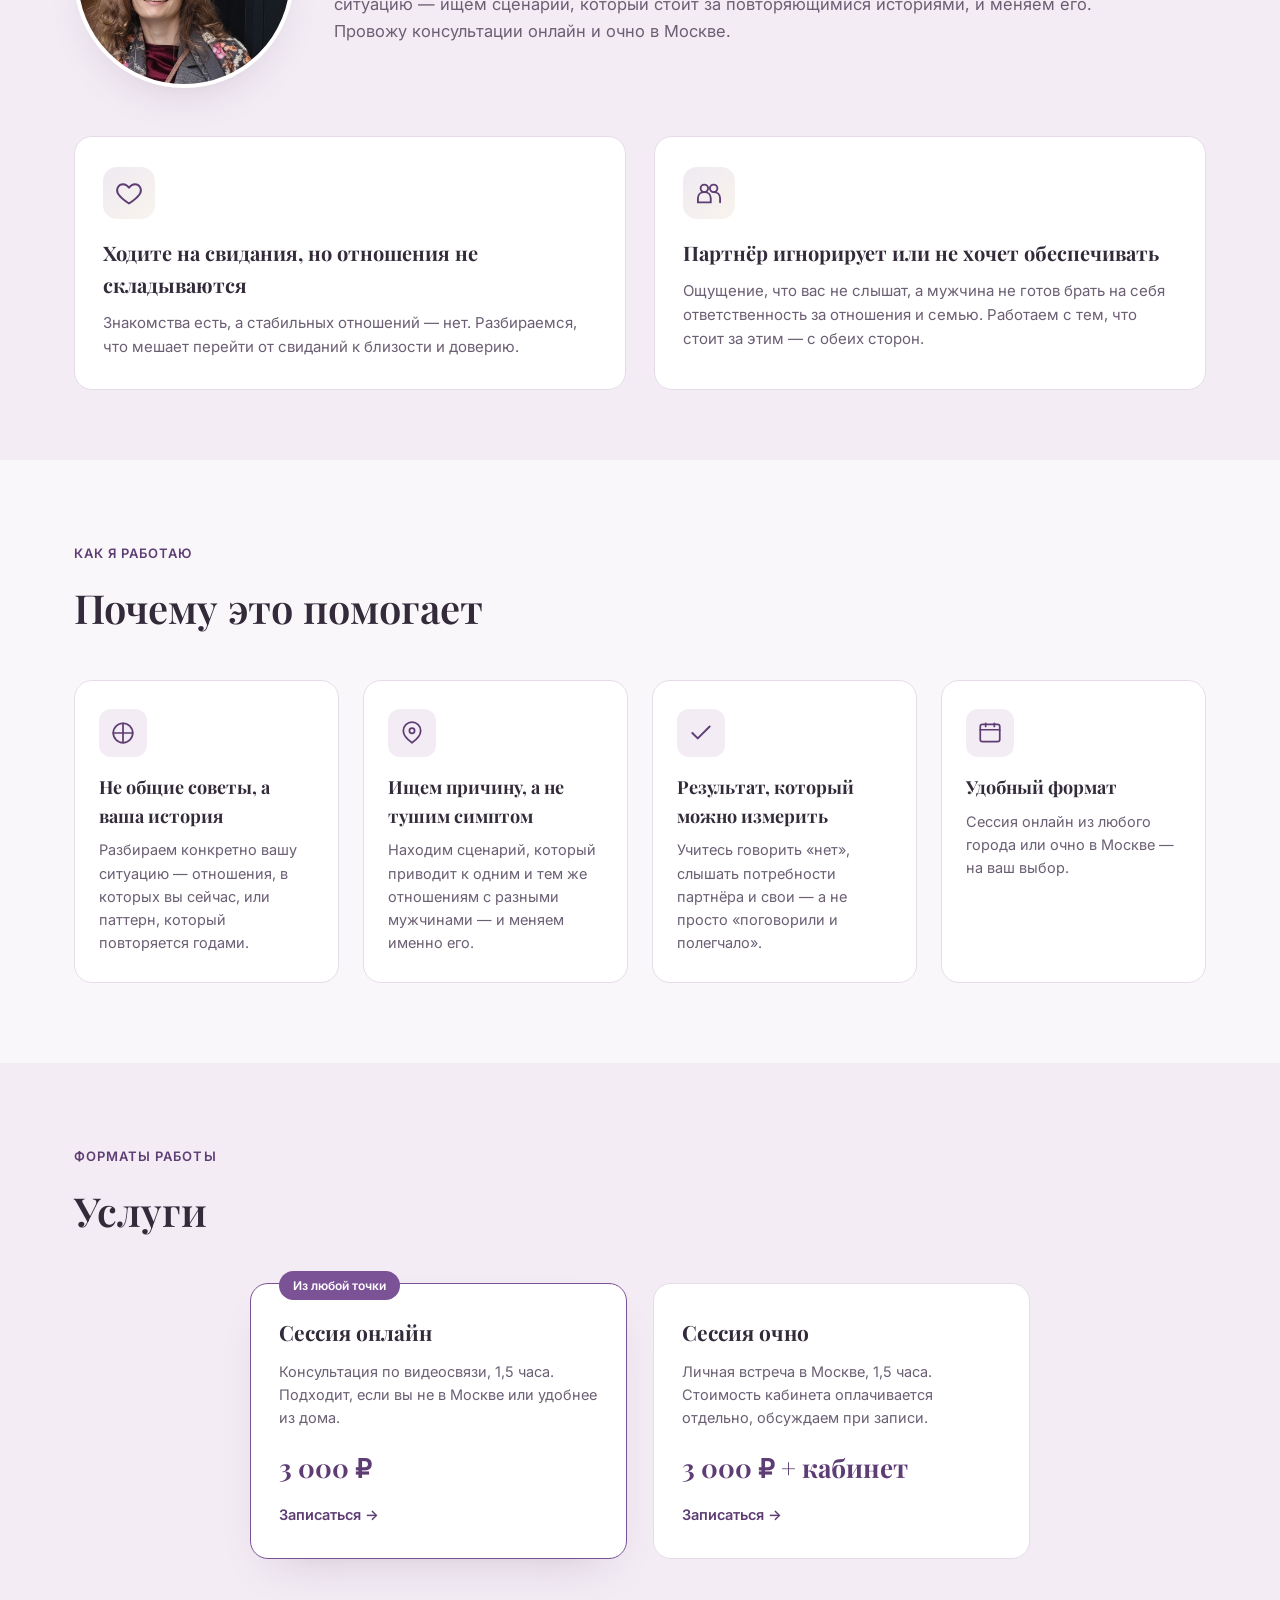
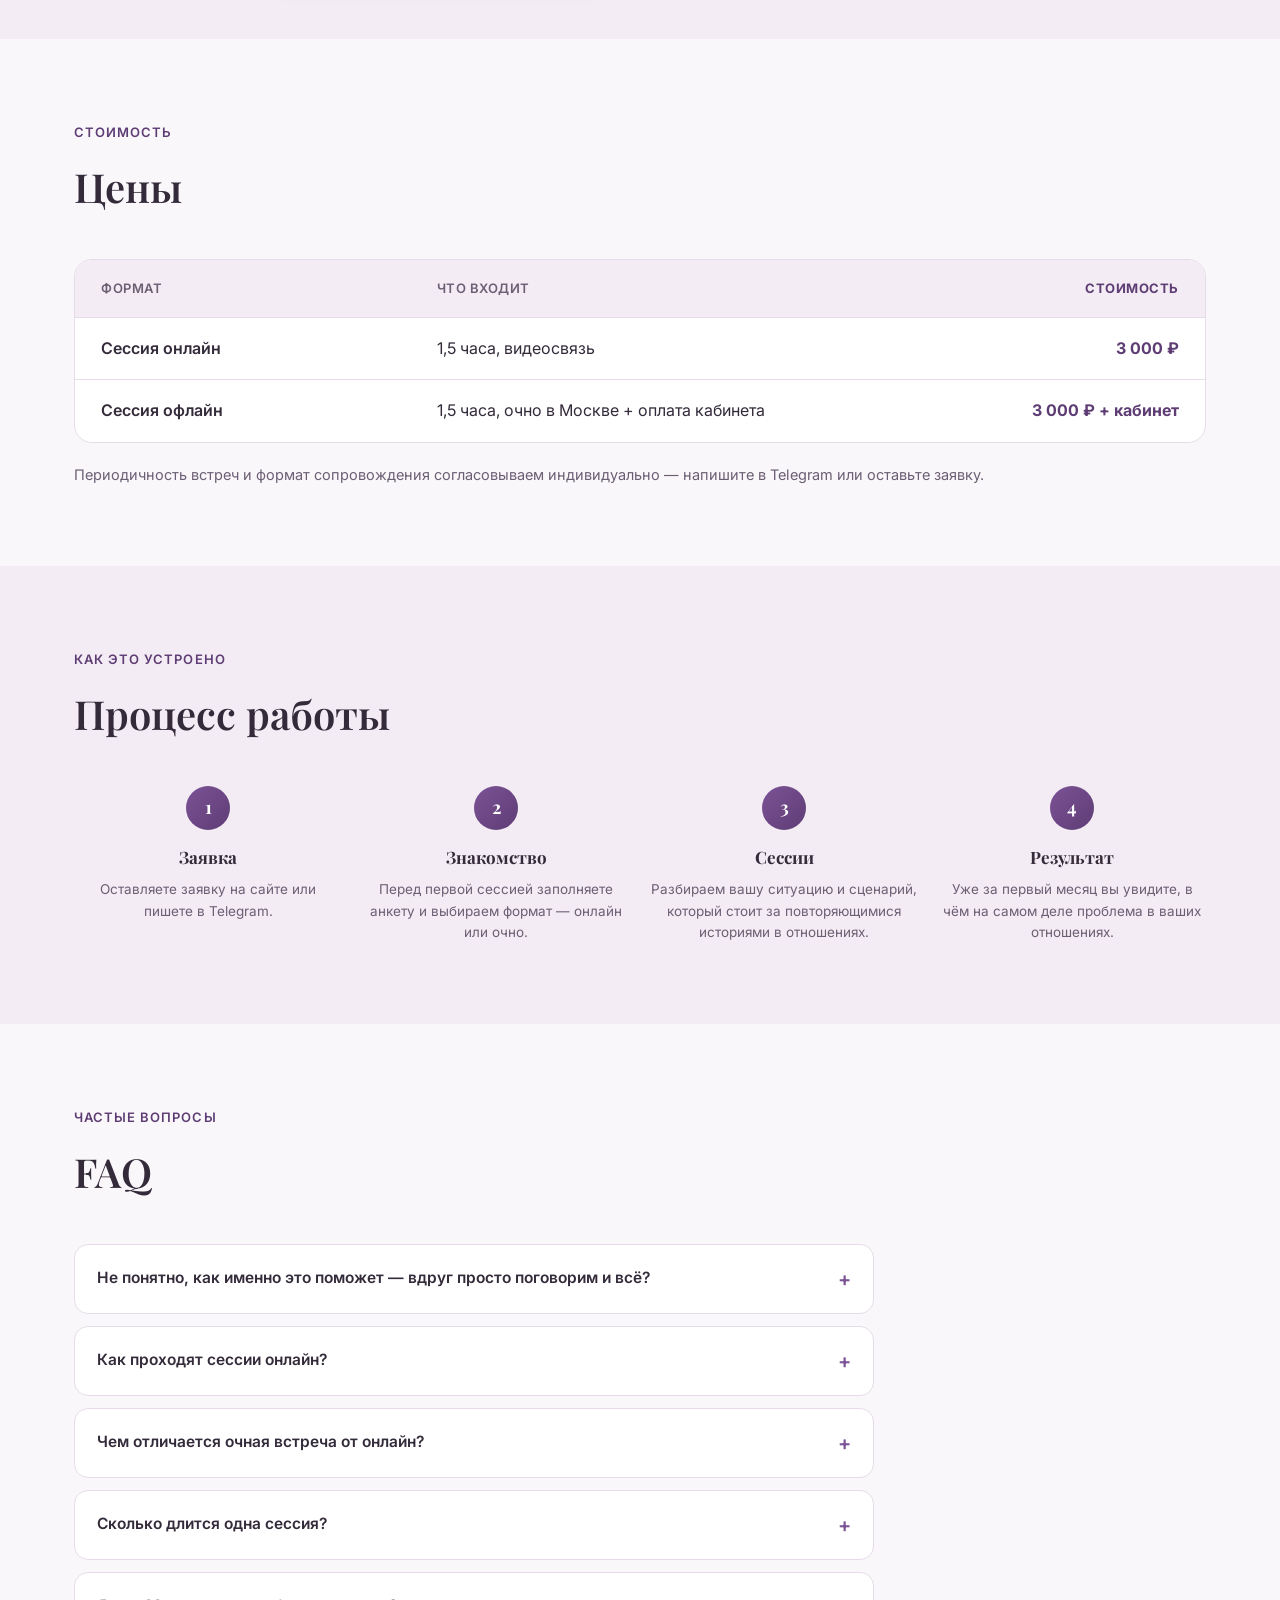
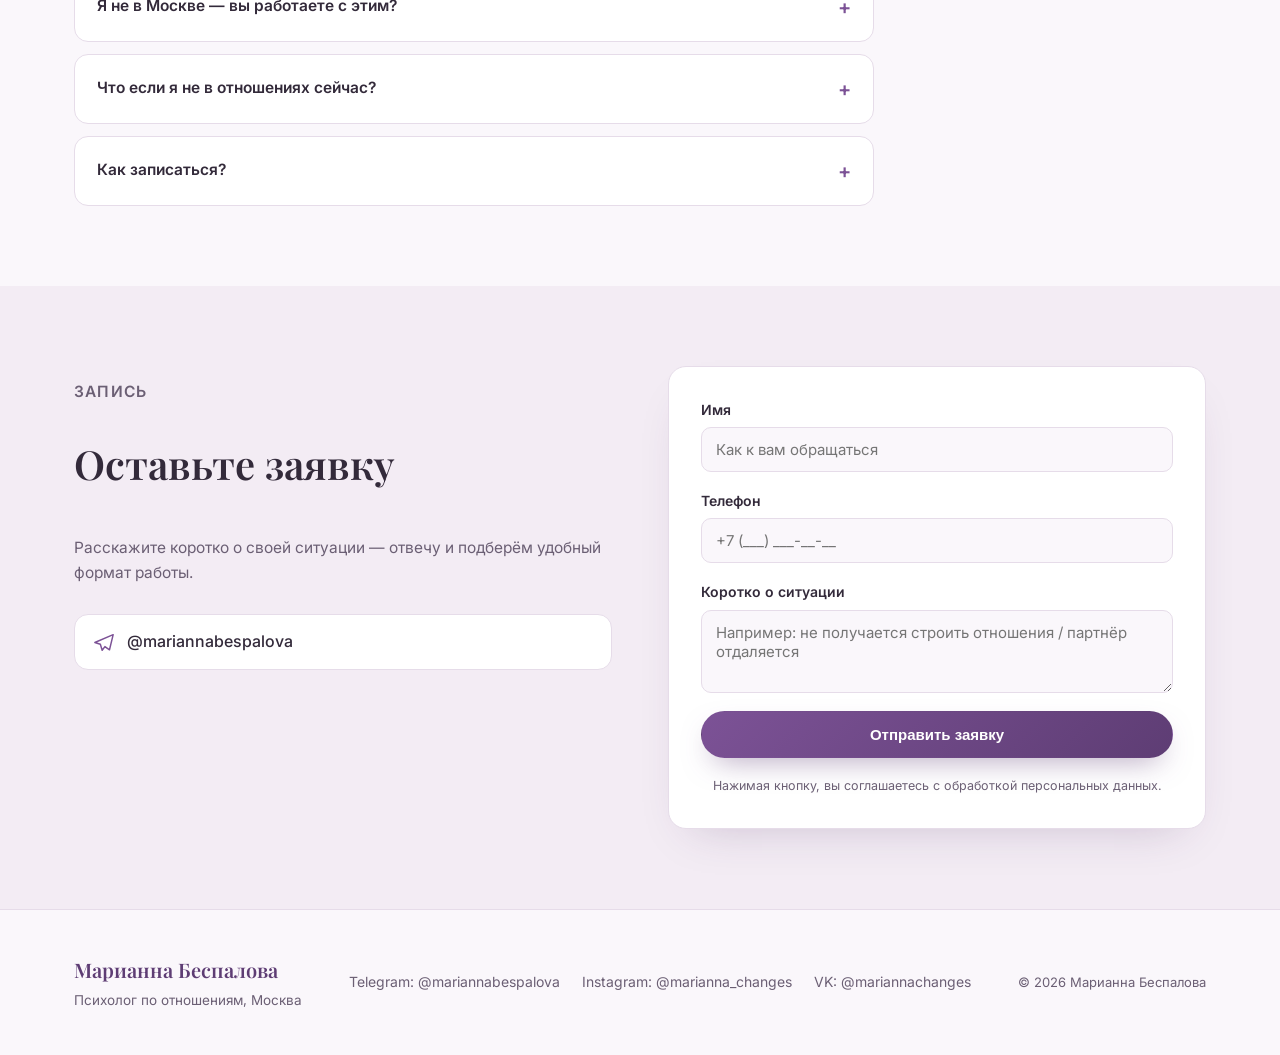
==== commit 6500f955: "update: client photo, copy edits, VK link fix" ====
--- a/index.html
+++ b/index.html
@@ -68,7 +68,7 @@
         </div>
       </div>
       <div class="hero__card">
-        <div class="hero__card-avatar">МБ</div>
+        <img src="images/marianna-hero.jpg" alt="Марианна Беспалова" class="hero__card-photo">
         <div class="hero__card-body">
           <div class="hero__card-badge">Марианна Беспалова</div>
           <ul class="hero__card-list">
@@ -88,7 +88,7 @@
       <p class="section-eyebrow">Обо мне</p>
       <h2 class="section-title">Меня зовут Марианна Беспалова</h2>
       <div class="about__intro">
-        <div class="about__avatar">МБ</div>
+        <img src="images/marianna-about.jpg" alt="Марианна Беспалова" class="about__photo">
         <p class="about__text">Я психолог, работаю с женщинами, для которых тема отношений с мужчинами стала болезненной: свидания идут одно за другим, а до отношений дело не доходит, партнёр отдаляется или не готов вкладываться в семью. На сессии мы не просто обсуждаем ситуацию — ищем сценарий, который стоит за повторяющимися историями, и меняем его. Провожу консультации онлайн и очно в Москве.</p>
       </div>
 
@@ -206,7 +206,7 @@
         <div class="step">
           <div class="step__num">2</div>
           <h3>Знакомство</h3>
-          <p>Коротко обсуждаем запрос и выбираем формат — онлайн или очно.</p>
+          <p>Перед первой сессией заполняете анкету и выбираем формат — онлайн или очно.</p>
         </div>
         <div class="step">
           <div class="step__num">3</div>
@@ -250,7 +250,7 @@
         </details>
         <details class="faq__item">
           <summary>Что если я не в отношениях сейчас?</summary>
-          <p>Это частый запрос: разобраться, почему свидания не переходят в отношения, и что в этом сценарии стоит изменить — ещё до следующих отношений.</p>
+          <p>Чтобы создать отношения, которых вы хотите, мы проанализируем сценарий, в котором свидания не переходят в отношения, и что в этом сценарии стоит изменить.</p>
         </details>
         <details class="faq__item">
           <summary>Как записаться?</summary>
@@ -305,7 +305,7 @@
     <div class="footer__links">
       <a href="https://t.me/mariannabespalova" target="_blank" rel="noopener">Telegram: @mariannabespalova</a>
       <a href="https://instagram.com/marianna_changes" target="_blank" rel="noopener">Instagram: @marianna_changes</a>
-      <a href="https://vk.com/marianna_changes" target="_blank" rel="noopener">VK: @marianna_changes</a>
+      <a href="https://vk.ru/mariannachanges" target="_blank" rel="noopener">VK: @mariannachanges</a>
     </div>
     <div class="footer__copy">
       <span>© <span id="year"></span> Марианна Беспалова</span>
--- a/styles.css
+++ b/styles.css
@@ -146,18 +146,11 @@
   position: relative;
   overflow: hidden;
 }
-.hero__card-avatar {
+.hero__card-photo {
   width: 100%;
-  aspect-ratio: 3 / 2;
-  display: flex;
-  align-items: center;
-  justify-content: center;
-  background: linear-gradient(135deg, var(--accent), var(--accent-dark));
-  color: #fff;
-  font-family: var(--font-head);
-  font-weight: 700;
-  font-size: 64px;
-  letter-spacing: 0.04em;
+  aspect-ratio: 3 / 4;
+  object-fit: cover;
+  object-position: top center;
 }
 .hero__card-body { padding: 28px 32px 32px; }
 .hero__card-badge {
@@ -197,19 +190,12 @@
 /* ABOUT */
 .about { padding: 70px 0; background: var(--bg-alt); }
 .about__intro { display: flex; gap: 40px; align-items: center; margin-bottom: 48px; }
-.about__avatar {
-  width: 180px;
-  height: 180px;
+.about__photo {
+  width: 220px;
+  height: 220px;
   border-radius: 50%;
+  object-fit: cover;
   flex-shrink: 0;
-  display: flex;
-  align-items: center;
-  justify-content: center;
-  background: linear-gradient(135deg, var(--accent), var(--accent-dark));
-  color: #fff;
-  font-family: var(--font-head);
-  font-weight: 700;
-  font-size: 52px;
   box-shadow: var(--shadow);
   border: 4px solid var(--surface);
 }
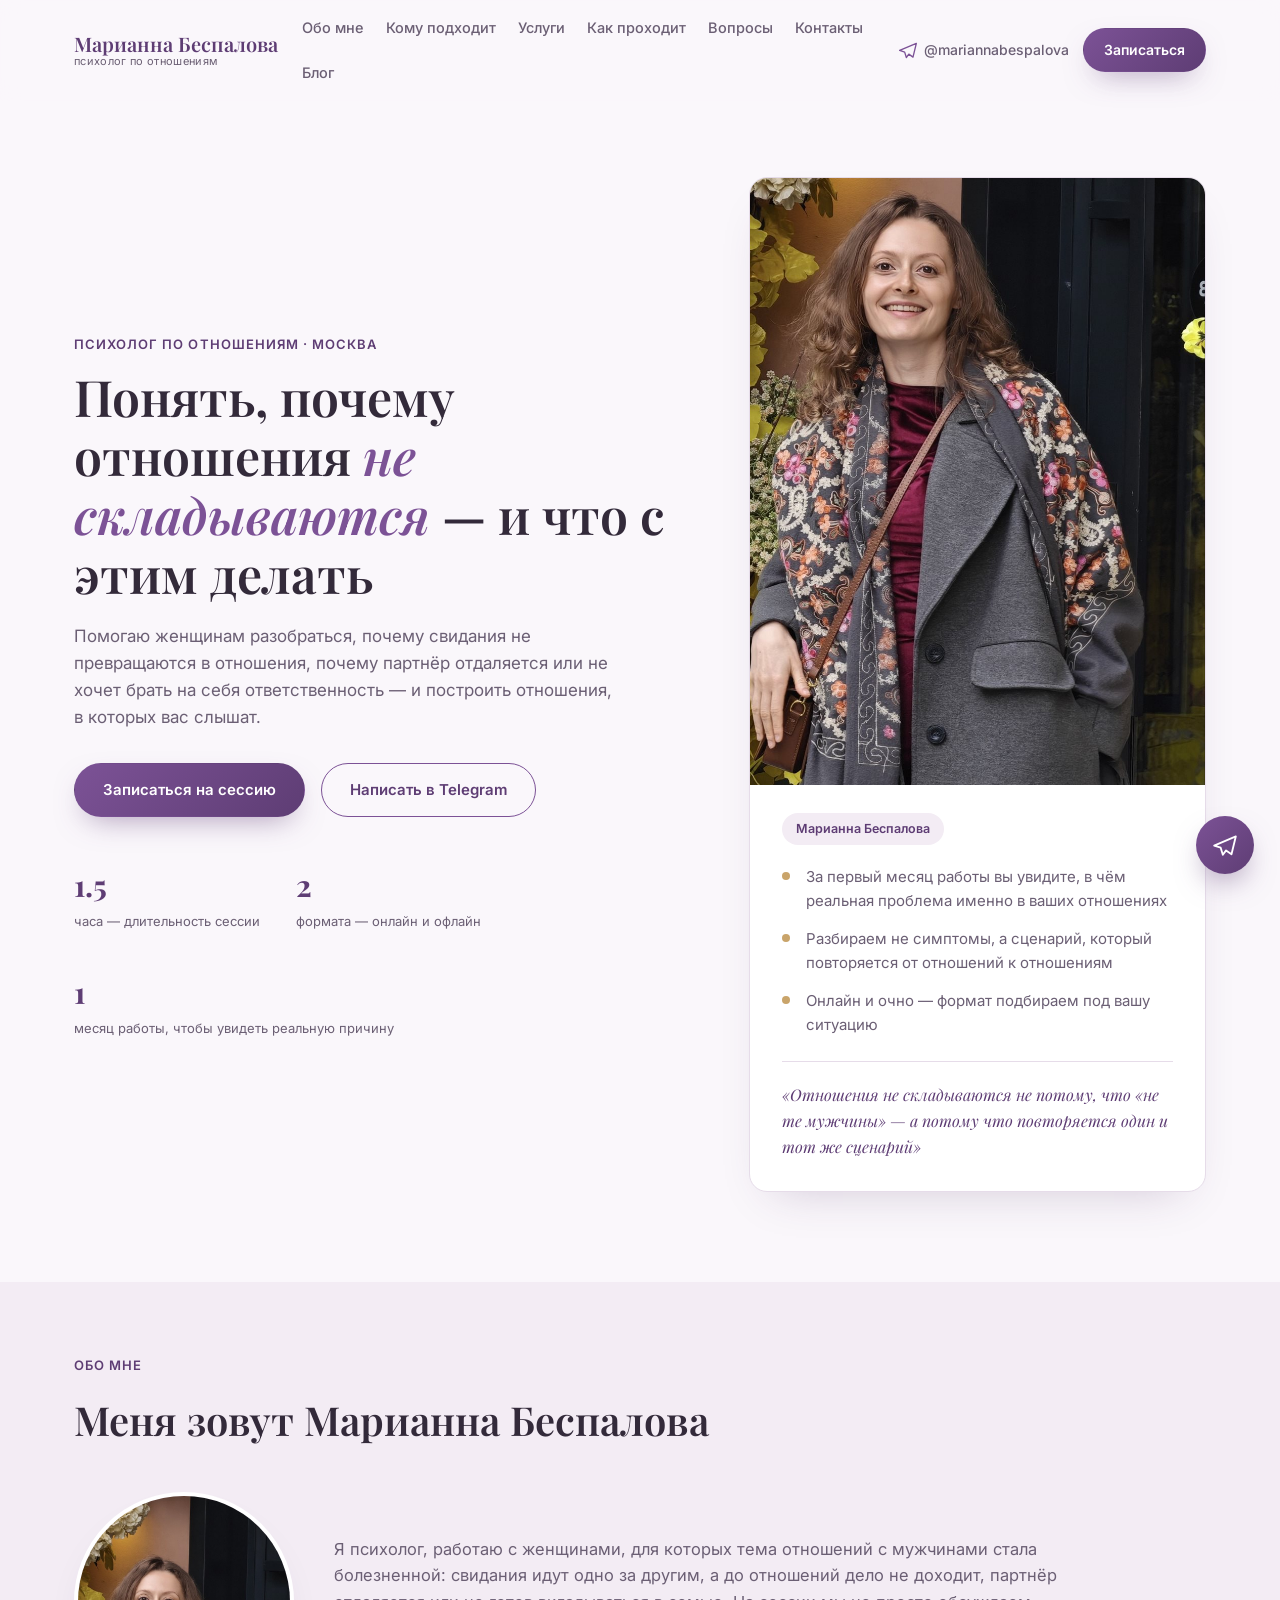
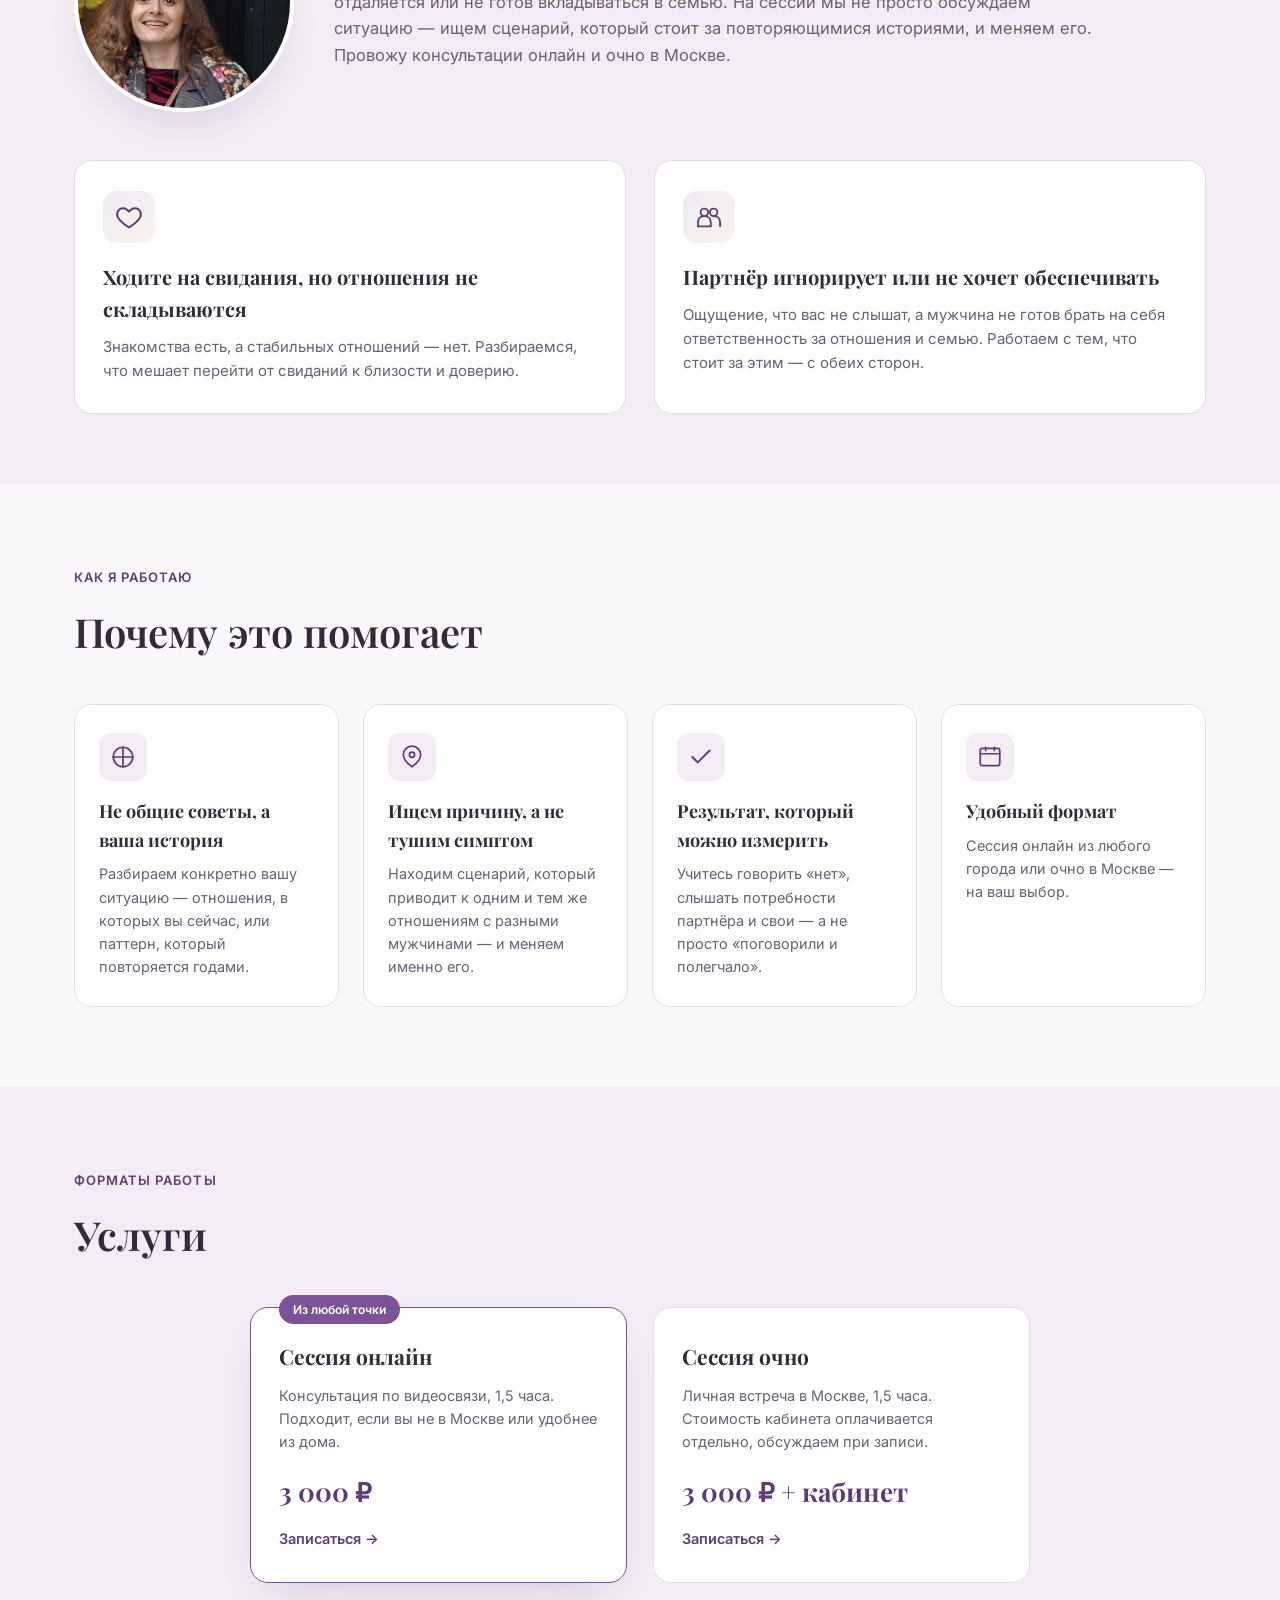
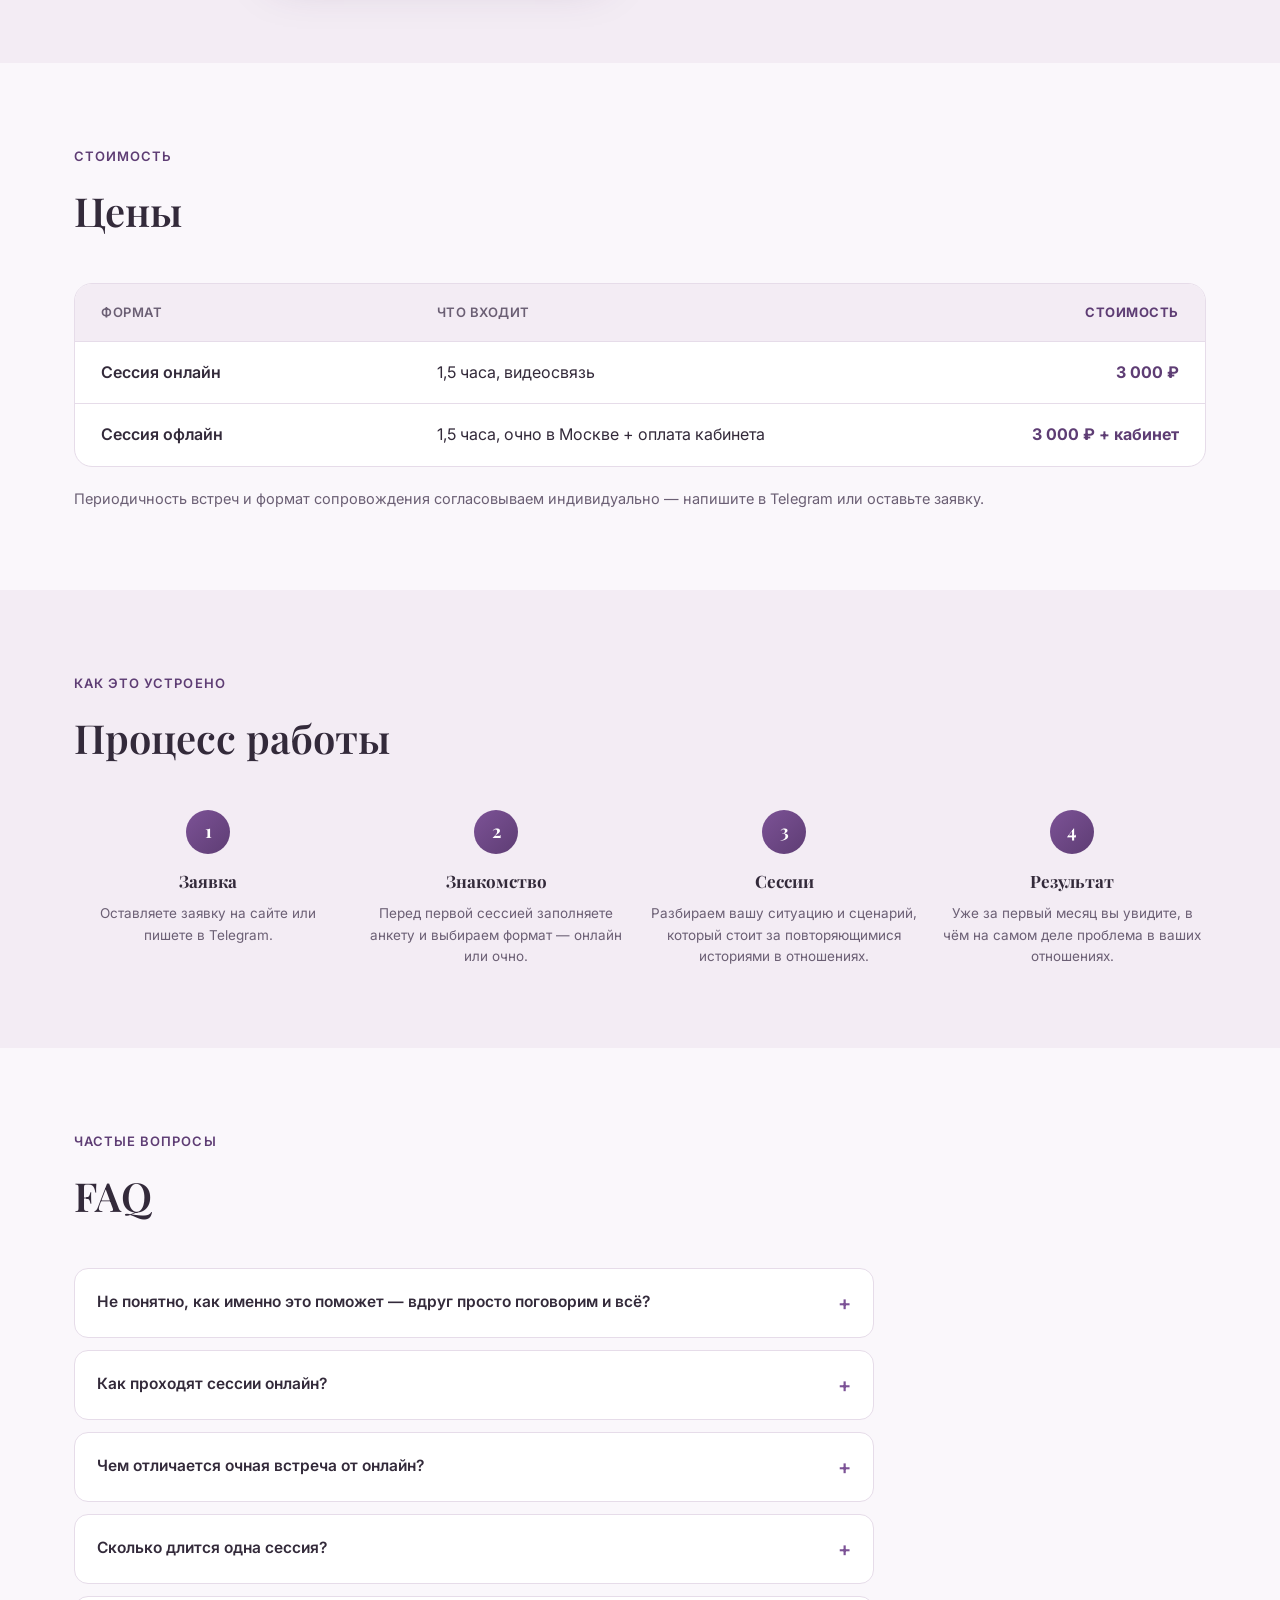
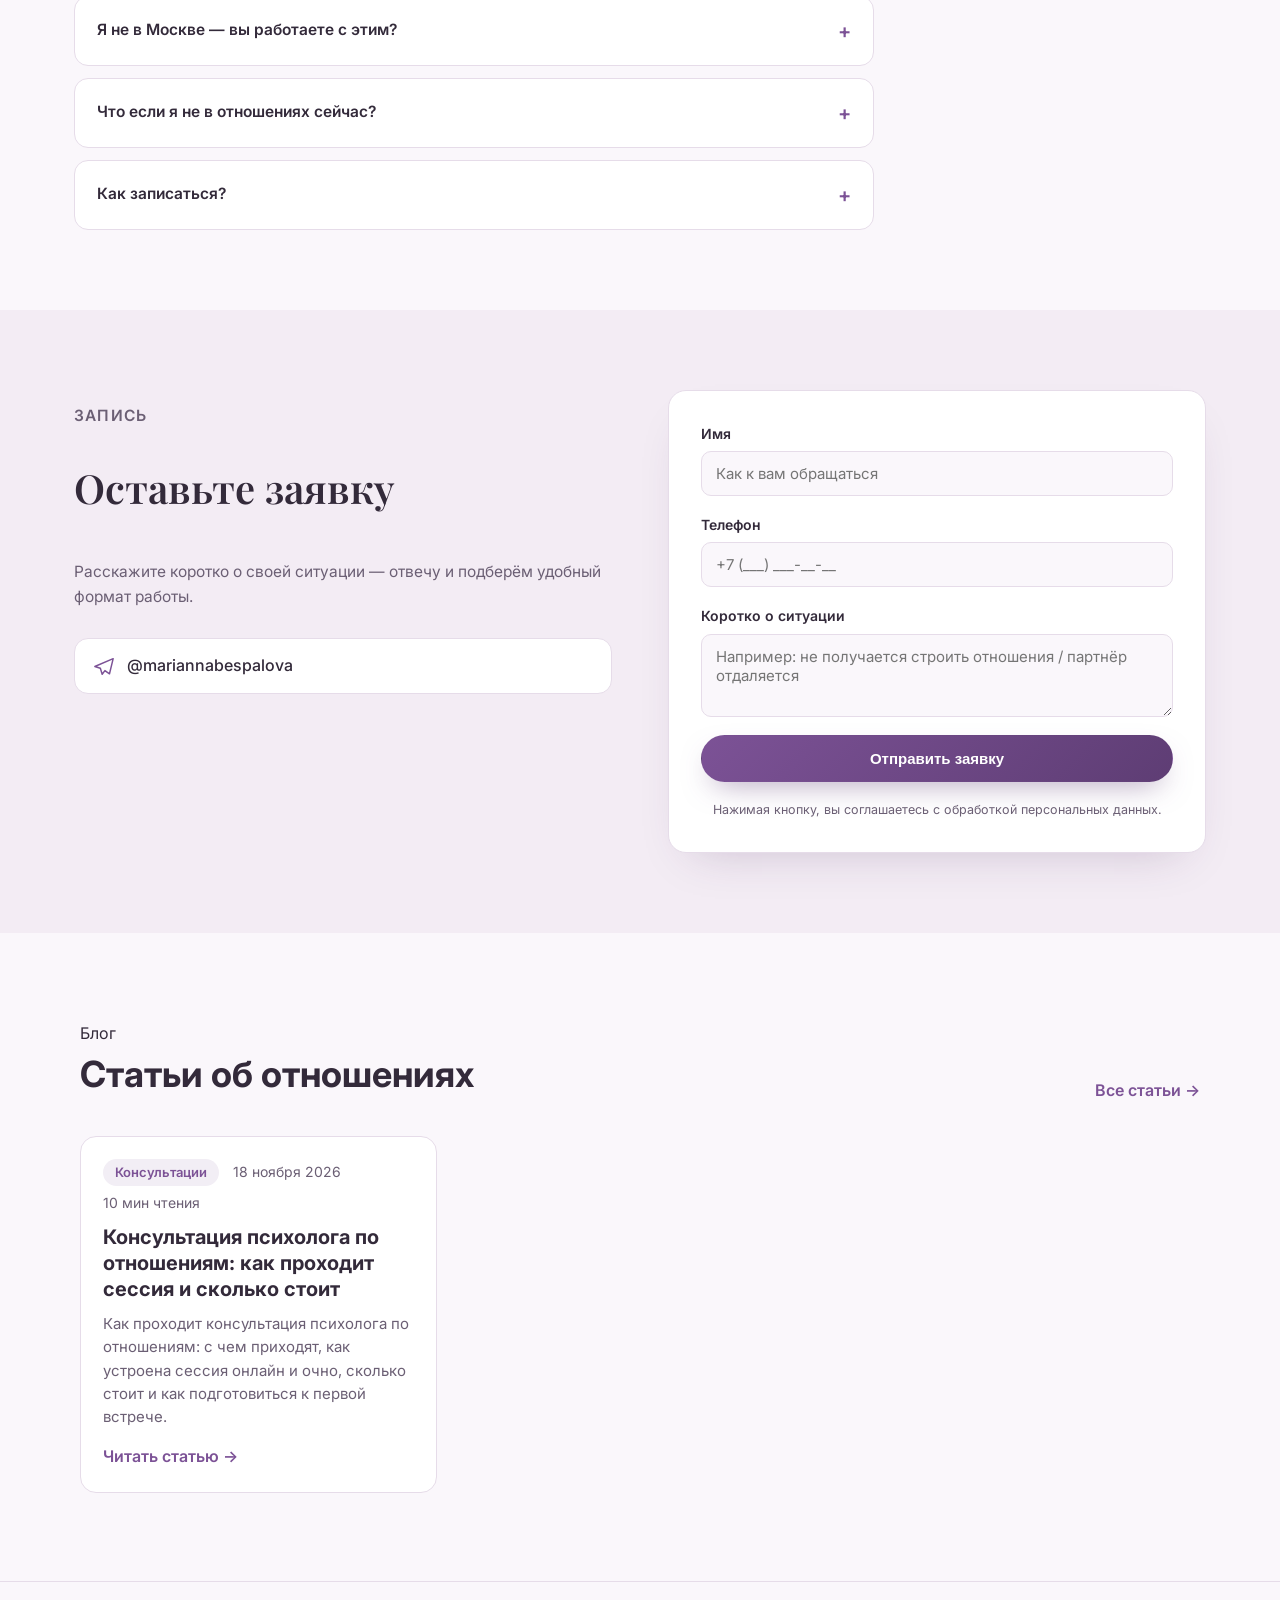
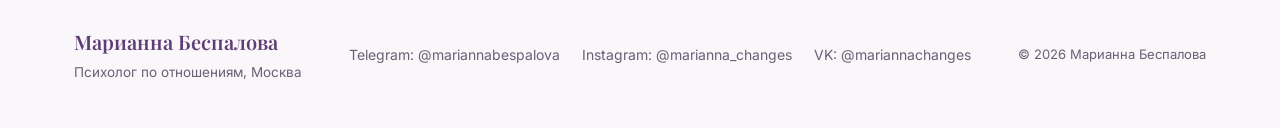
==== commit 781432da: "blog: автообновление" ====
--- a/index.html
+++ b/index.html
@@ -9,6 +9,8 @@
 <link rel="preconnect" href="https://fonts.gstatic.com" crossorigin>
 <link href="https://fonts.googleapis.com/css2?family=Playfair+Display:wght@500;600;700&family=Inter:wght@400;500;600;700;800&display=swap" rel="stylesheet">
 <link rel="stylesheet" href="styles.css">
+<link rel="stylesheet" href="blog/blog.css">
+<link rel="alternate" type="application/rss+xml" title="Блог" href="feed.xml">
 </head>
 <body>
 
@@ -25,7 +27,7 @@
       <a href="#process">Как проходит</a>
       <a href="#faq">Вопросы</a>
       <a href="#contact">Контакты</a>
-    </nav>
+    <!-- BLOGNAV:START --><a href="blog/">Блог</a><!-- BLOGNAV:END --></nav>
     <div class="header__actions">
       <a href="https://t.me/mariannabespalova" target="_blank" rel="noopener" class="header__tg">
         <svg width="20" height="20" viewBox="0 0 24 24" fill="none"><path d="M22 4L2 12.5l6 2 2 6.5 3-4 5 3.5L22 4z" stroke="currentColor" stroke-width="1.6" stroke-linejoin="round"/></svg>
@@ -294,6 +296,22 @@
     </div>
   </section>
 
+<!-- BLOG:START -->
+<section class="b-home" id="blog">
+  <div class="container">
+    <div class="b-home__head"><div><p class="section-tag">Блог</p><h2>Статьи об отношениях</h2></div><a class="b-more" href="blog/">Все статьи</a></div>
+    <div class="b-grid"><article class="b-card">
+  
+  <div class="b-card__body">
+    <div class="b-meta"><span class="b-chip">Консультации</span><time datetime="2026-11-18">18 ноября 2026</time><span>10 мин чтения</span></div>
+    <h3><a href="blog/konsultaciya-psihologa-po-otnosheniyam/">Консультация психолога по отношениям: как проходит сессия и сколько стоит</a></h3>
+    <p>Как проходит консультация психолога по отношениям: с чем приходят, как устроена сессия онлайн и очно, сколько стоит и как подготовиться к первой встрече.</p>
+    <a class="b-more" href="blog/konsultaciya-psihologa-po-otnosheniyam/">Читать статью</a>
+  </div>
+</article></div>
+  </div>
+</section>
+<!-- BLOG:END -->
 </main>
 
 <footer class="footer" id="contact">
--- a/blog/blog.css
+++ b/blog/blog.css
@@ -0,0 +1,94 @@
+/* Стили блога. Цвета берутся из палитры сайта: install.mjs прописывает --b-* в blog.config.json (theme). */
+:root { --b-bg: #fff; --b-surface: #fff; --b-ink: #18181b; --b-text: #2b2b30; --b-soft: #6b6b73; --b-line: #e5e5e5; --b-accent: #2563eb; --b-accent-soft: #eef3ff; --b-radius: 16px; }
+.blog { padding: 112px 0 72px; background: var(--b-bg); color: var(--b-text); }
+.blog > section, .blog > article { width: 100%; max-width: 1160px; margin: 0 auto; padding: 0 20px; }
+.b-crumbs { display: flex; gap: 8px; flex-wrap: wrap; font-size: 14px; color: var(--b-soft); margin-bottom: 22px; }
+.b-crumbs a { color: var(--b-soft); text-decoration: none; }
+.b-crumbs a:hover { color: var(--b-accent); }
+.b-meta { display: flex; flex-wrap: wrap; align-items: center; gap: 6px 14px; font-size: 14px; color: var(--b-soft); }
+.b-chip { display: inline-block; padding: 3px 12px; border-radius: 999px; background: var(--b-accent-soft); color: var(--b-accent); font-weight: 600; font-size: 13px; }
+.b-head h1 { font-family: var(--ff-head, inherit); color: var(--b-ink); font-size: clamp(28px, 4.4vw, 46px); line-height: 1.15; margin: 14px 0 16px; letter-spacing: -0.01em; }
+.b-lead { font-size: 19px; line-height: 1.55; color: var(--b-soft); max-width: 720px; }
+.b-author { margin-top: 14px; font-size: 14px; color: var(--b-soft); }
+
+/* Статья */
+.b-article { max-width: 780px !important; }
+.b-cover { margin: 28px 0 8px; border-radius: var(--b-radius); overflow: hidden; }
+.b-cover img { display: block; width: 100%; height: auto; }
+.b-toc { margin: 28px 0; padding: 20px 24px; border: 1px solid var(--b-line); border-radius: var(--b-radius); background: var(--b-surface); }
+.b-toc ol { list-style: none; margin: 10px 0 0; padding: 0; }
+.b-toc li + li { margin-top: 6px; }
+.b-toc a { color: var(--b-text); text-decoration: none; }
+.b-toc a:hover { color: var(--b-accent); }
+.b-content { font-size: 18px; line-height: 1.75; margin-top: 28px; }
+.b-content h2 { font-family: var(--ff-head, inherit); color: var(--b-ink); font-size: clamp(24px, 3vw, 31px); line-height: 1.25; margin: 2em 0 .6em; scroll-margin-top: 100px; }
+.b-content h3 { font-family: var(--ff-head, inherit); color: var(--b-ink); font-size: 22px; margin: 1.6em 0 .5em; scroll-margin-top: 100px; }
+.b-content p { margin: 0 0 1.1em; }
+.b-content ul, .b-content ol { margin: 0 0 1.2em; padding-left: 1.4em; }
+.b-content ul { list-style: disc; }
+.b-content ol { list-style: decimal; }
+.b-content li + li { margin-top: 8px; }
+.b-content li::marker { color: var(--b-accent); }
+.b-content a { color: var(--b-accent); text-decoration: underline; text-underline-offset: 3px; }
+.b-content img { max-width: 100%; height: auto; border-radius: 12px; margin: 8px 0; }
+.b-content hr { border: 0; border-top: 1px solid var(--b-line); margin: 2em 0; }
+.b-content blockquote { margin: 1.4em 0; padding: 16px 22px; border-left: 4px solid var(--b-accent); background: var(--b-accent-soft); border-radius: 0 12px 12px 0; }
+.b-content blockquote p:last-child { margin-bottom: 0; }
+.b-content code { background: var(--b-accent-soft); padding: 2px 6px; border-radius: 6px; font-size: .92em; }
+.b-content pre { overflow-x: auto; padding: 16px; border-radius: 12px; background: var(--b-accent-soft); margin: 0 0 1.2em; }
+.b-table { overflow-x: auto; margin: 1.4em 0; border: 1px solid var(--b-line); border-radius: 12px; }
+.b-table table { width: 100%; border-collapse: collapse; font-size: 16px; line-height: 1.5; }
+.b-table th, .b-table td { padding: 12px 16px; text-align: left; border-bottom: 1px solid var(--b-line); vertical-align: top; }
+.b-table th { background: var(--b-accent-soft); color: var(--b-ink); font-weight: 600; white-space: nowrap; }
+.b-table tr:last-child td { border-bottom: 0; }
+
+.b-faq { margin-top: 44px; }
+.b-faq h2 { font-family: var(--ff-head, inherit); color: var(--b-ink); font-size: 28px; margin-bottom: 16px; }
+.b-faq details { border: 1px solid var(--b-line); border-radius: 12px; background: var(--b-surface); margin-bottom: 10px; padding: 0 20px; }
+.b-faq summary { cursor: pointer; padding: 16px 0; font-weight: 600; color: var(--b-ink); list-style: none; display: flex; justify-content: space-between; gap: 16px; }
+.b-faq summary::-webkit-details-marker { display: none; }
+.b-faq summary::after { content: '+'; color: var(--b-accent); font-size: 22px; line-height: 1; }
+.b-faq details[open] summary::after { content: '−'; }
+.b-faq details p { padding: 0 0 18px; color: var(--b-text); line-height: 1.65; }
+.b-disclaimer { margin-top: 32px; font-size: 14px; line-height: 1.55; color: var(--b-soft); padding-top: 16px; border-top: 1px solid var(--b-line); }
+.b-cta { margin-top: 40px; padding: 32px; border-radius: var(--b-radius); background: var(--b-accent-soft); border: 1px solid var(--b-line); text-align: left; }
+.b-cta h2 { font-family: var(--ff-head, inherit); color: var(--b-ink); font-size: 26px; margin-bottom: 8px; }
+.b-cta p { margin-bottom: 18px; color: var(--b-text); max-width: 560px; }
+.b-cta__btn { display: inline-flex; }
+.b-preview { margin: 0 0 22px; padding: 12px 16px; border-radius: 12px; background: #fff4d6; color: #6b4e00; font-size: 14px; border: 1px solid #f0d98a; }
+
+/* Карточки */
+.b-grid { display: grid; grid-template-columns: repeat(3, 1fr); gap: 24px; margin-top: 32px; }
+.b-card { display: flex; flex-direction: column; background: var(--b-surface); border: 1px solid var(--b-line); border-radius: var(--b-radius); overflow: hidden; transition: transform .2s, box-shadow .2s; }
+.b-card:hover { transform: translateY(-3px); box-shadow: 0 16px 36px rgba(20, 20, 30, .09); }
+.b-card__img { display: block; aspect-ratio: 16 / 10; overflow: hidden; background: var(--b-accent-soft); }
+.b-card__img img { width: 100%; height: 100%; object-fit: cover; display: block; }
+.b-card__body { display: flex; flex-direction: column; gap: 10px; padding: 22px; flex: 1; }
+.b-card h3 { font-family: var(--ff-head, inherit); font-size: 20px; line-height: 1.3; margin: 0; }
+.b-card h3 a { color: var(--b-ink); text-decoration: none; }
+.b-card h3 a:hover { color: var(--b-accent); }
+.b-card p { color: var(--b-soft); font-size: 15px; line-height: 1.55; margin: 0; }
+.b-more { margin-top: auto; padding-top: 6px; color: var(--b-accent); font-weight: 600; text-decoration: none; }
+.b-more::after { content: ' →'; }
+.b-related { margin-top: 72px !important; }
+.b-related h2, .b-home h2 { font-family: var(--ff-head, inherit); color: var(--b-ink); font-size: clamp(26px, 3.4vw, 36px); }
+.b-empty { margin-top: 32px; color: var(--b-soft); }
+
+/* Блок на главной */
+.b-home { padding: 88px 0; background: var(--b-bg); }
+.b-home .container { max-width: 1160px; margin: 0 auto; padding: 0 20px; }
+.b-home__head { display: flex; justify-content: space-between; align-items: flex-end; gap: 16px; flex-wrap: wrap; }
+.b-home .b-more { margin-top: 0; }
+
+@media (max-width: 960px) { .b-grid { grid-template-columns: repeat(2, 1fr); } }
+@media (max-width: 640px) {
+  .blog { padding: 92px 0 48px; }
+  .b-grid { grid-template-columns: 1fr; gap: 18px; }
+  .b-content { font-size: 17px; }
+  .b-lead { font-size: 17px; }
+  .b-cta { padding: 24px 20px; }
+  .b-home { padding: 56px 0; }
+}
+
+/* тема сайта */
+:root{--b-accent:var(--accent);--b-bg:var(--bg);--b-surface:var(--surface);--b-ink:var(--ink);--b-soft:var(--ink-soft);--b-line:var(--border);--b-accent-soft:color-mix(in srgb, var(--accent) 10%, #ffffff)}
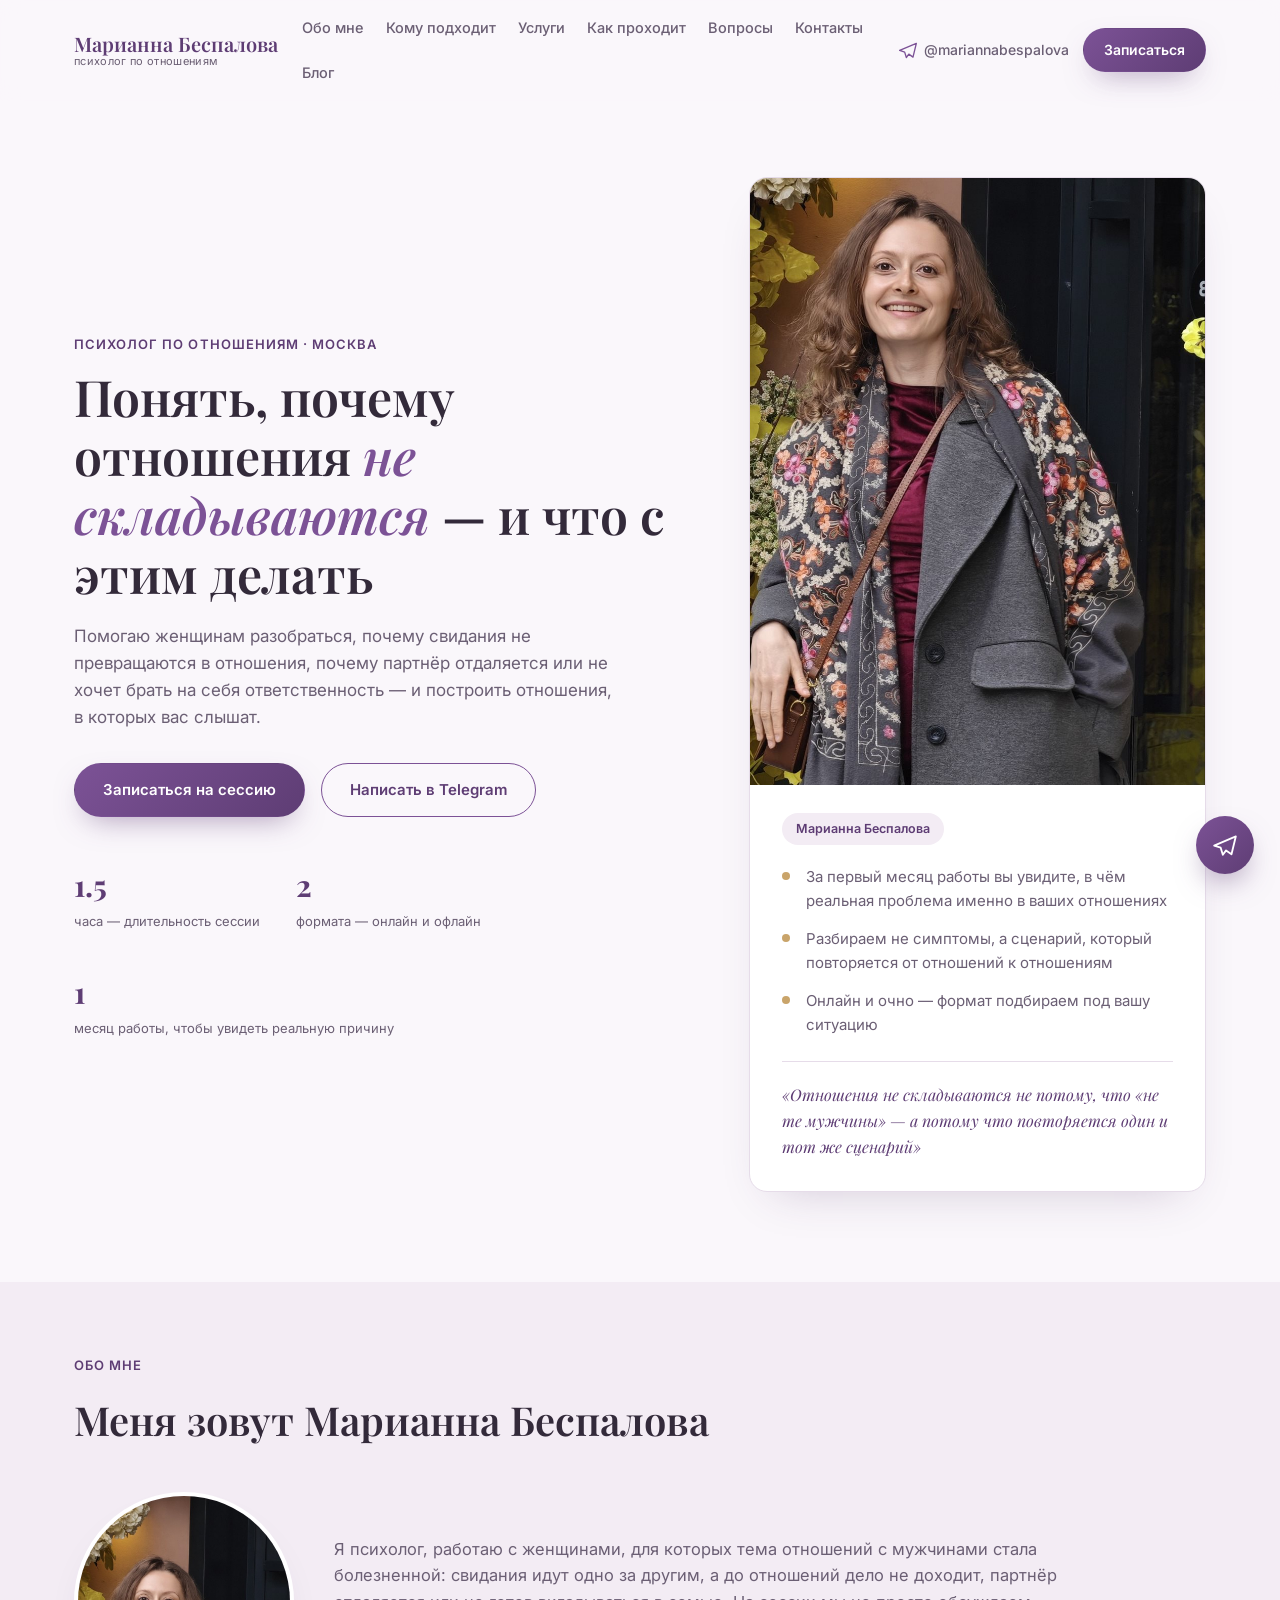
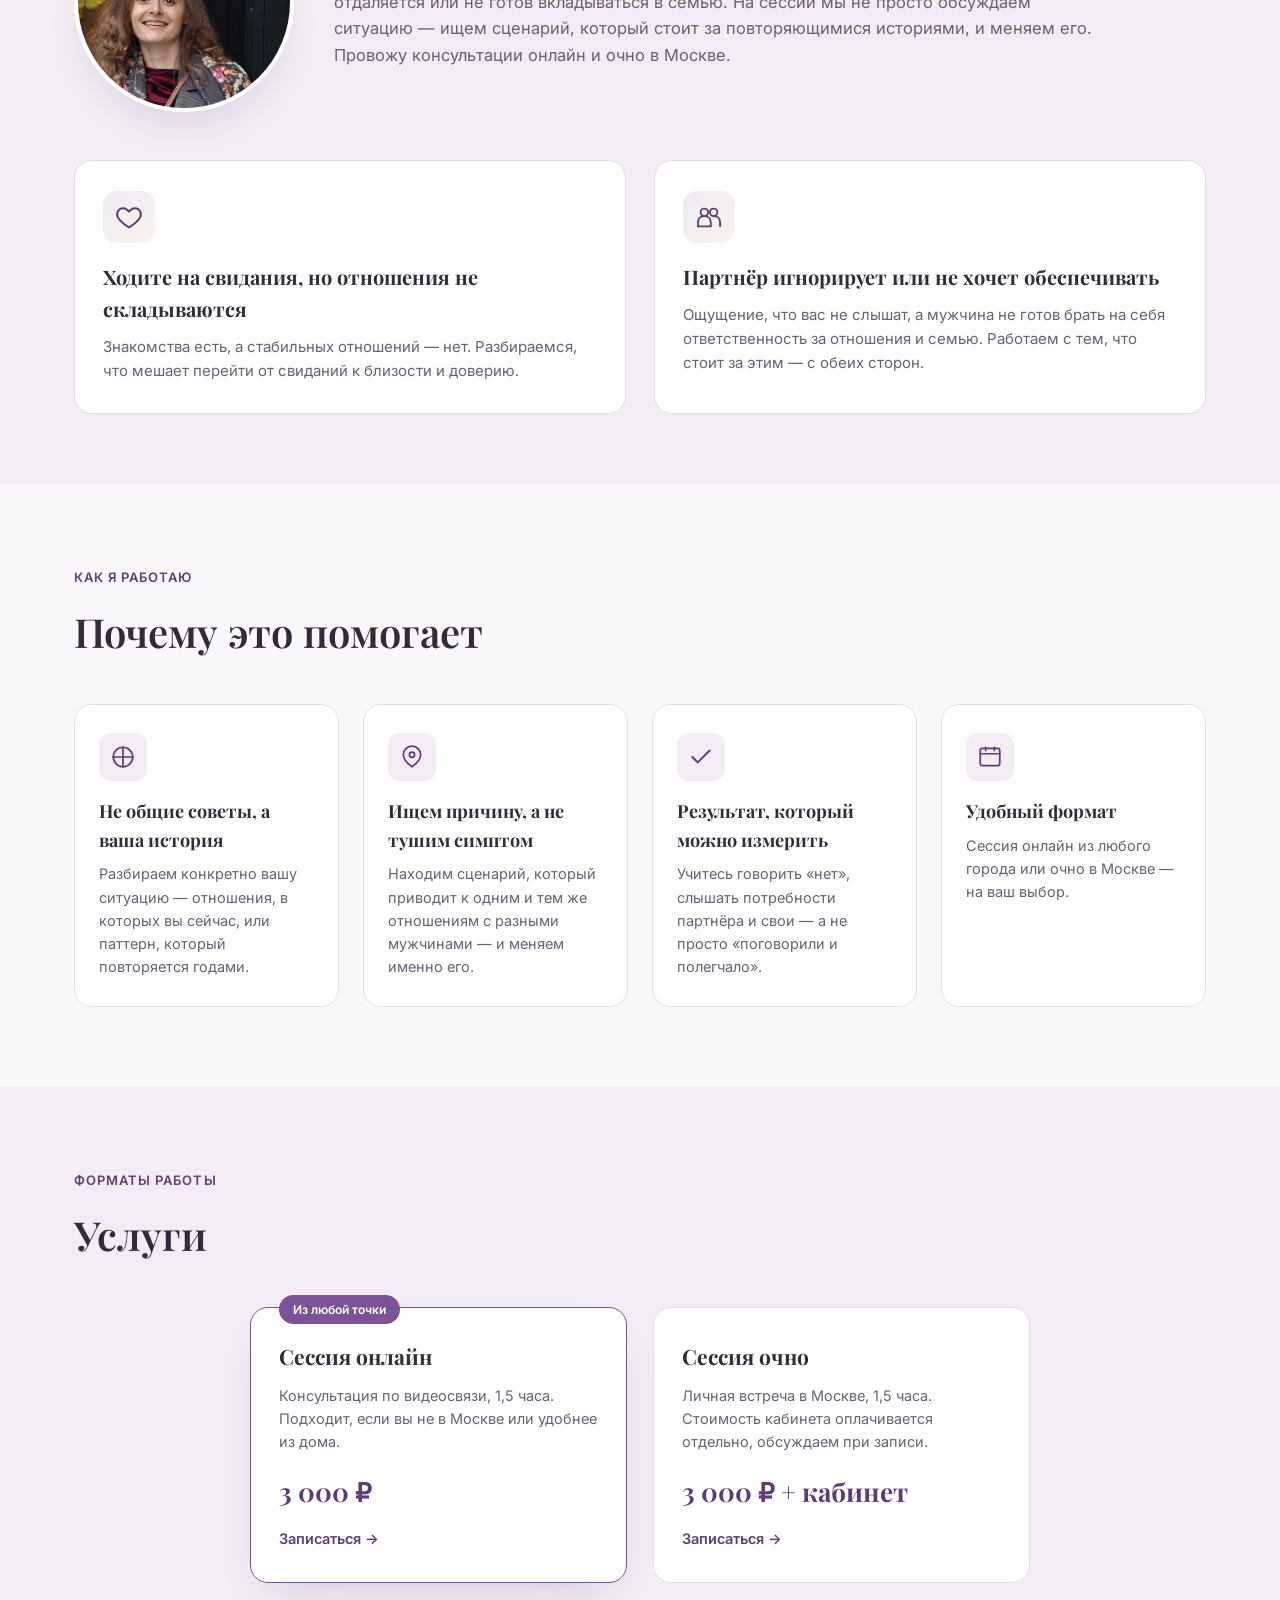
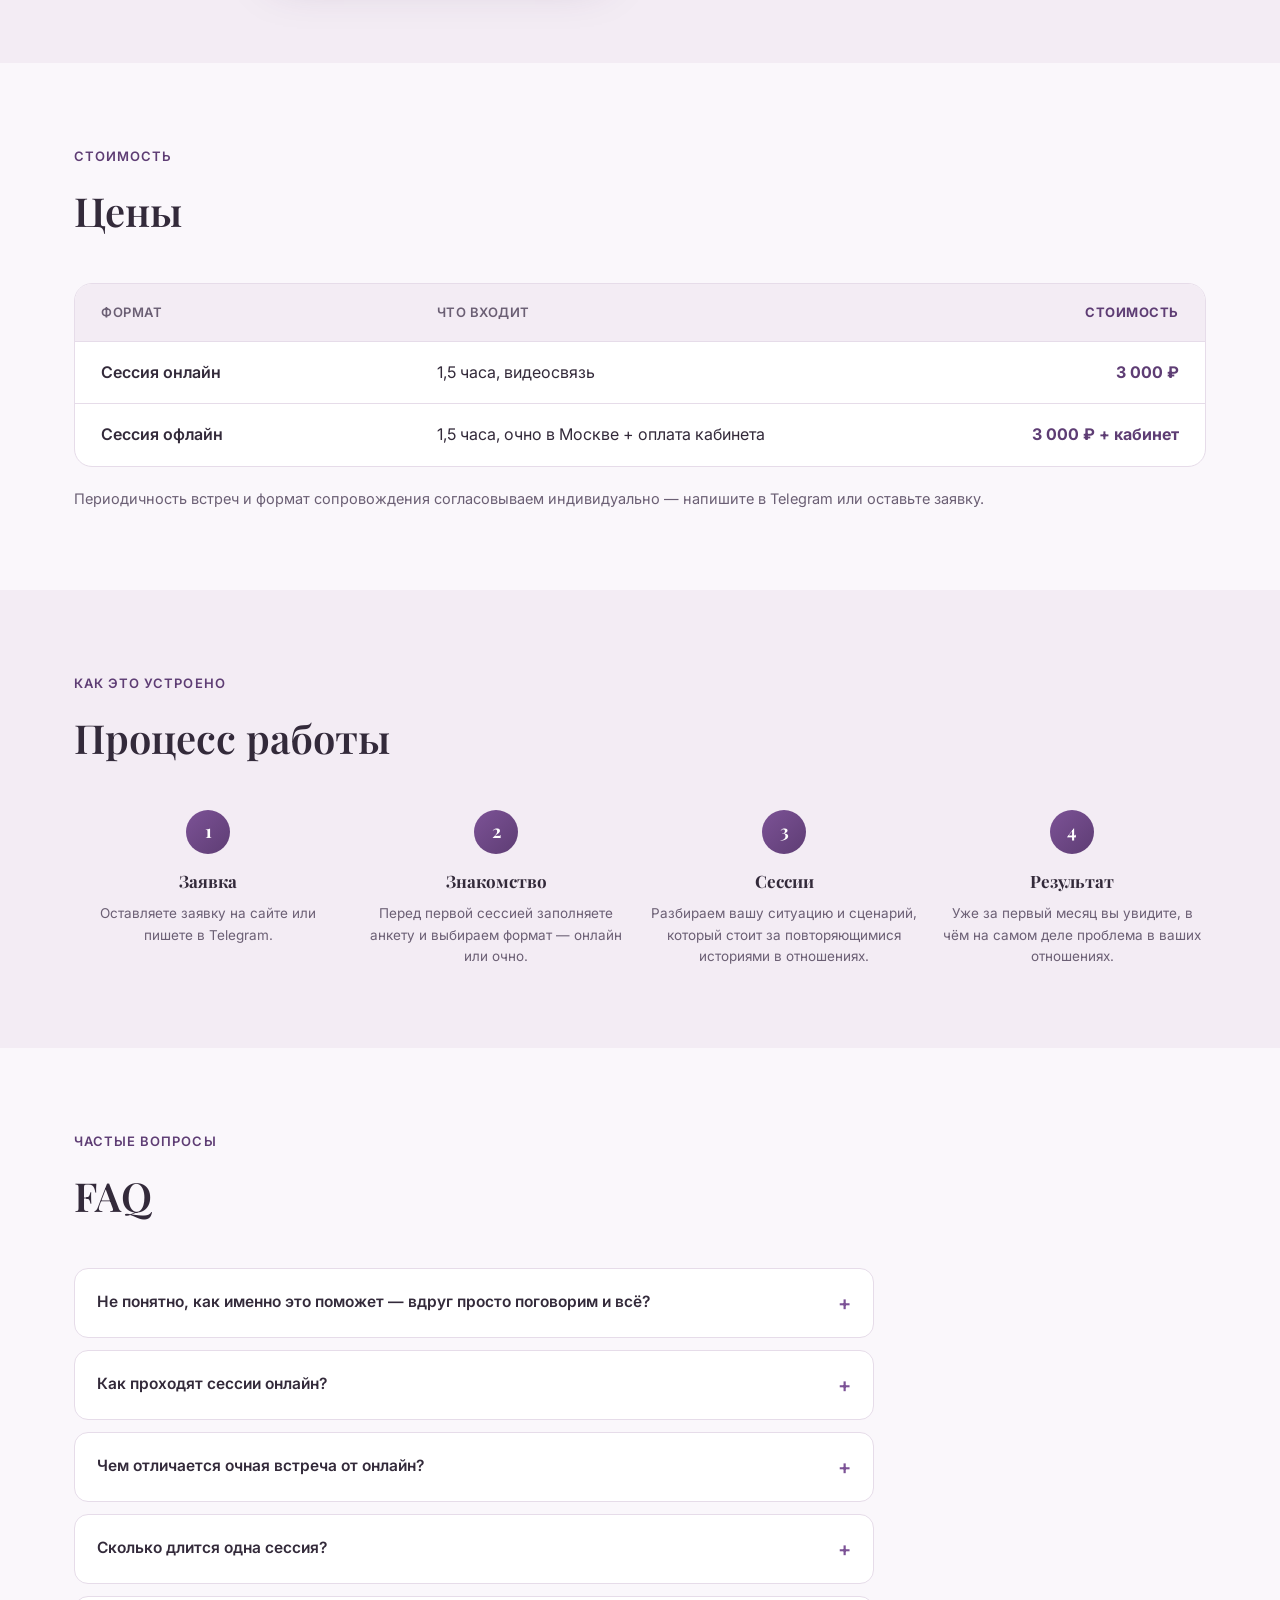
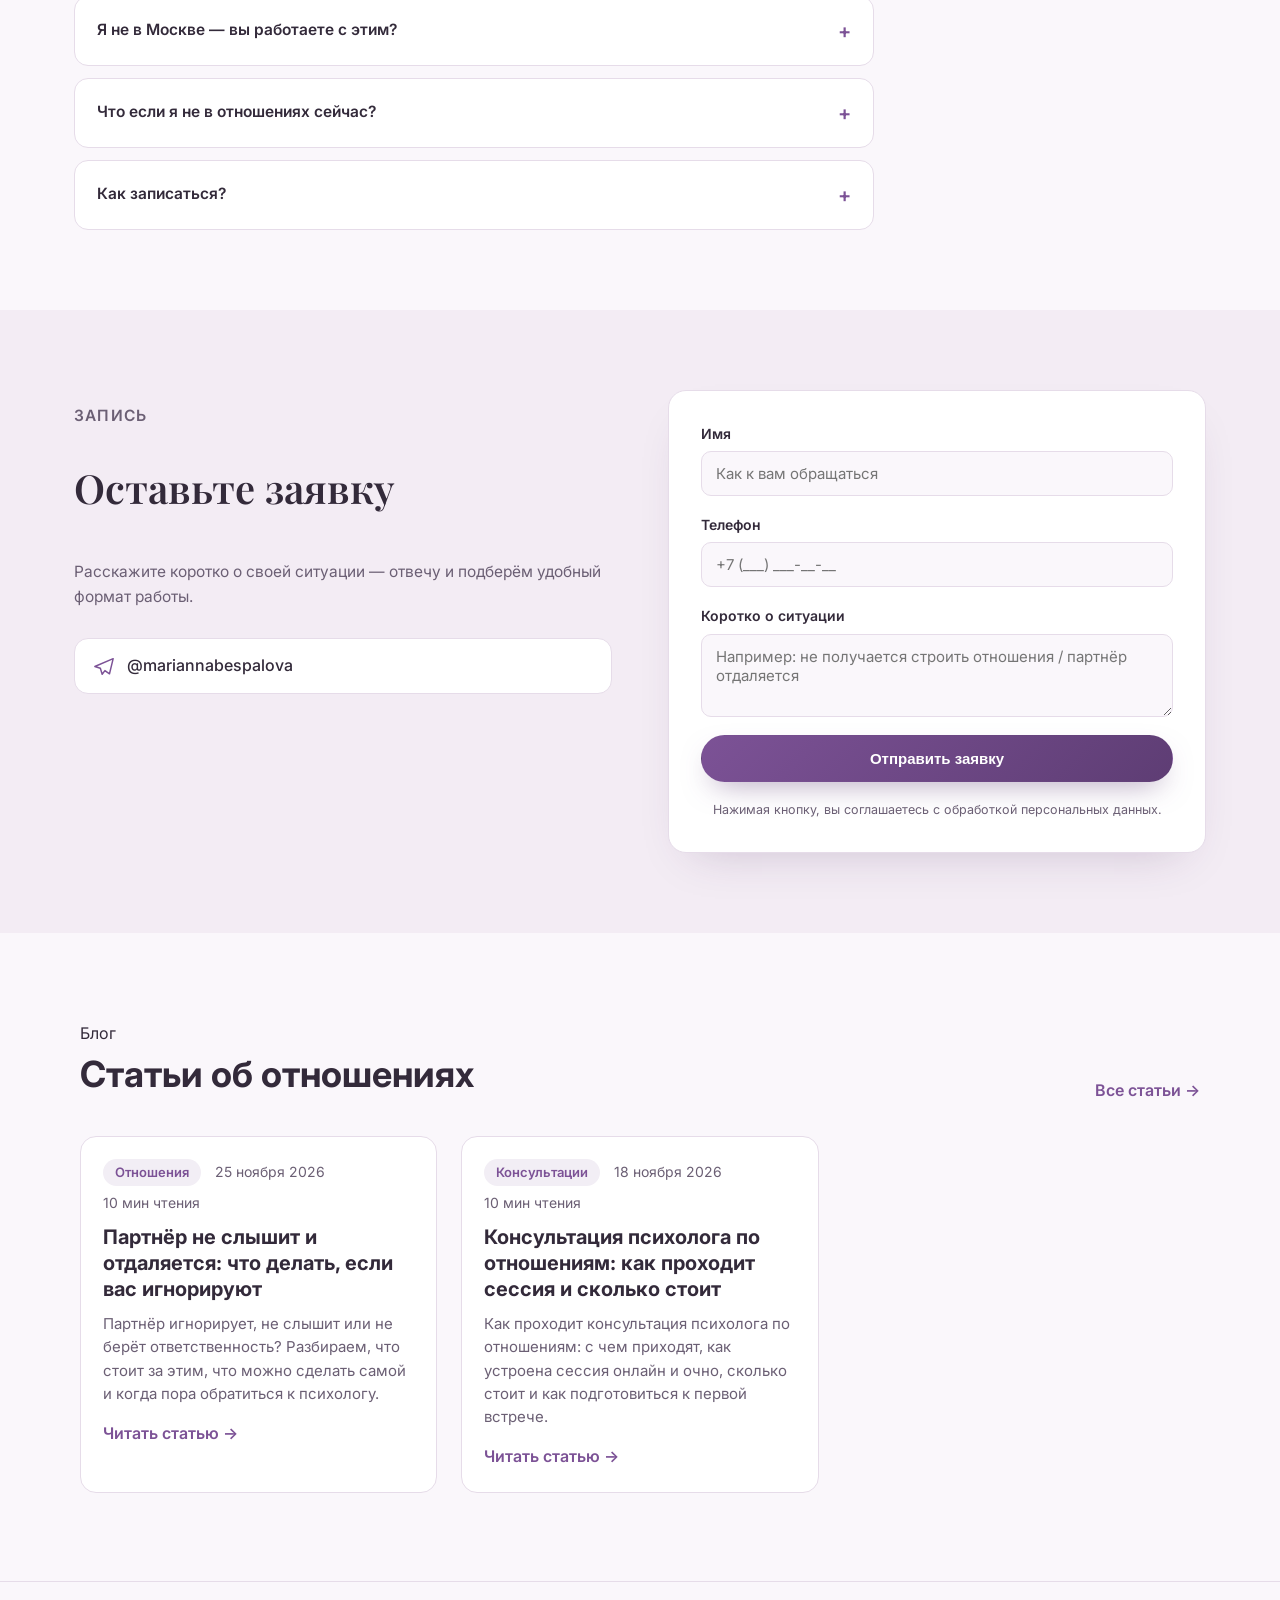
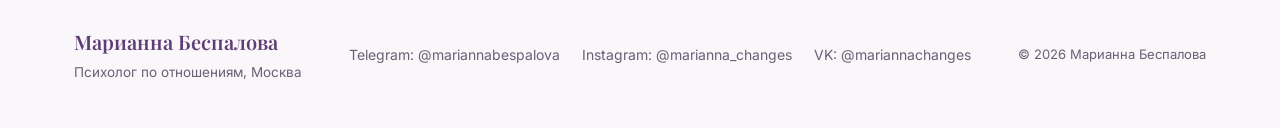
==== commit 7e41a56c: "blog: автообновление" ====
--- a/index.html
+++ b/index.html
@@ -303,6 +303,14 @@
     <div class="b-grid"><article class="b-card">
   
   <div class="b-card__body">
+    <div class="b-meta"><span class="b-chip">Отношения</span><time datetime="2026-11-25">25 ноября 2026</time><span>10 мин чтения</span></div>
+    <h3><a href="blog/partner-ne-slyshit-i-otdalyaetsya/">Партнёр не слышит и отдаляется: что делать, если вас игнорируют</a></h3>
+    <p>Партнёр игнорирует, не слышит или не берёт ответственность? Разбираем, что стоит за этим, что можно сделать самой и когда пора обратиться к психологу.</p>
+    <a class="b-more" href="blog/partner-ne-slyshit-i-otdalyaetsya/">Читать статью</a>
+  </div>
+</article><article class="b-card">
+  
+  <div class="b-card__body">
     <div class="b-meta"><span class="b-chip">Консультации</span><time datetime="2026-11-18">18 ноября 2026</time><span>10 мин чтения</span></div>
     <h3><a href="blog/konsultaciya-psihologa-po-otnosheniyam/">Консультация психолога по отношениям: как проходит сессия и сколько стоит</a></h3>
     <p>Как проходит консультация психолога по отношениям: с чем приходят, как устроена сессия онлайн и очно, сколько стоит и как подготовиться к первой встрече.</p>
